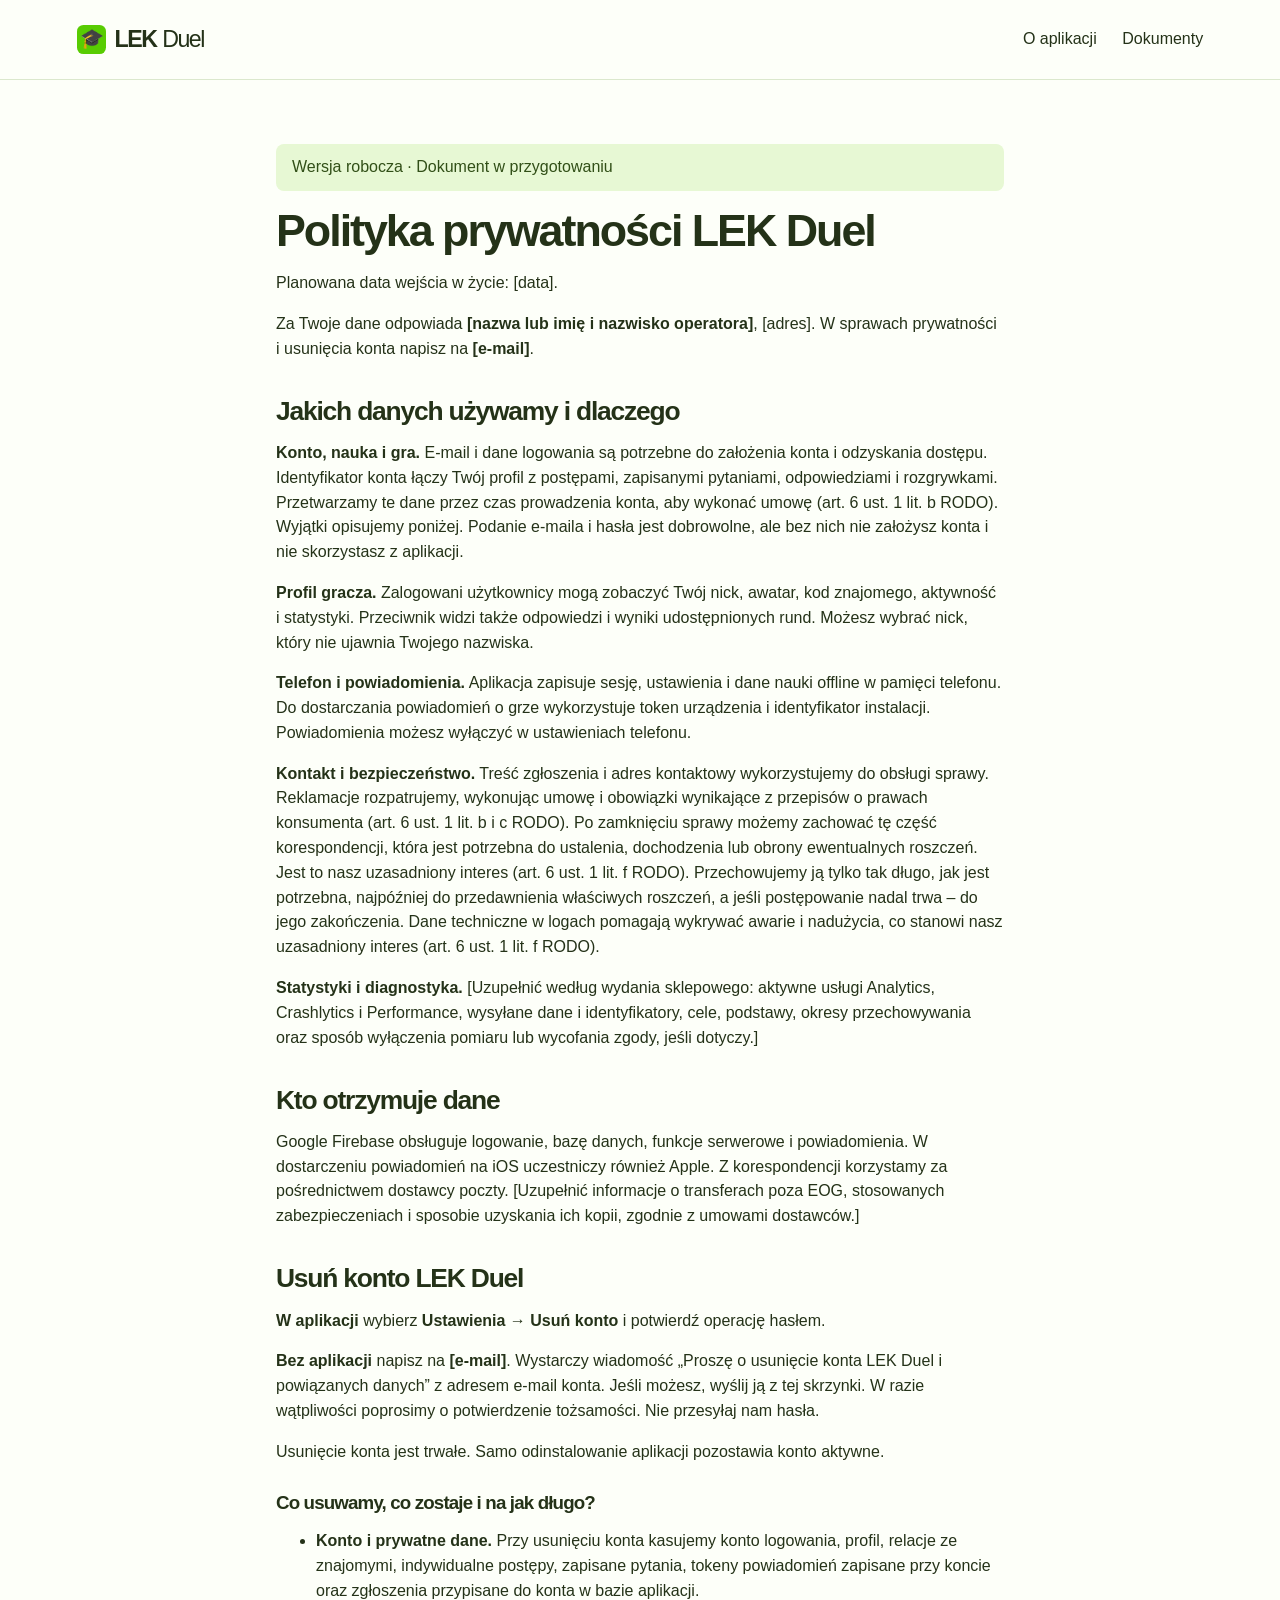
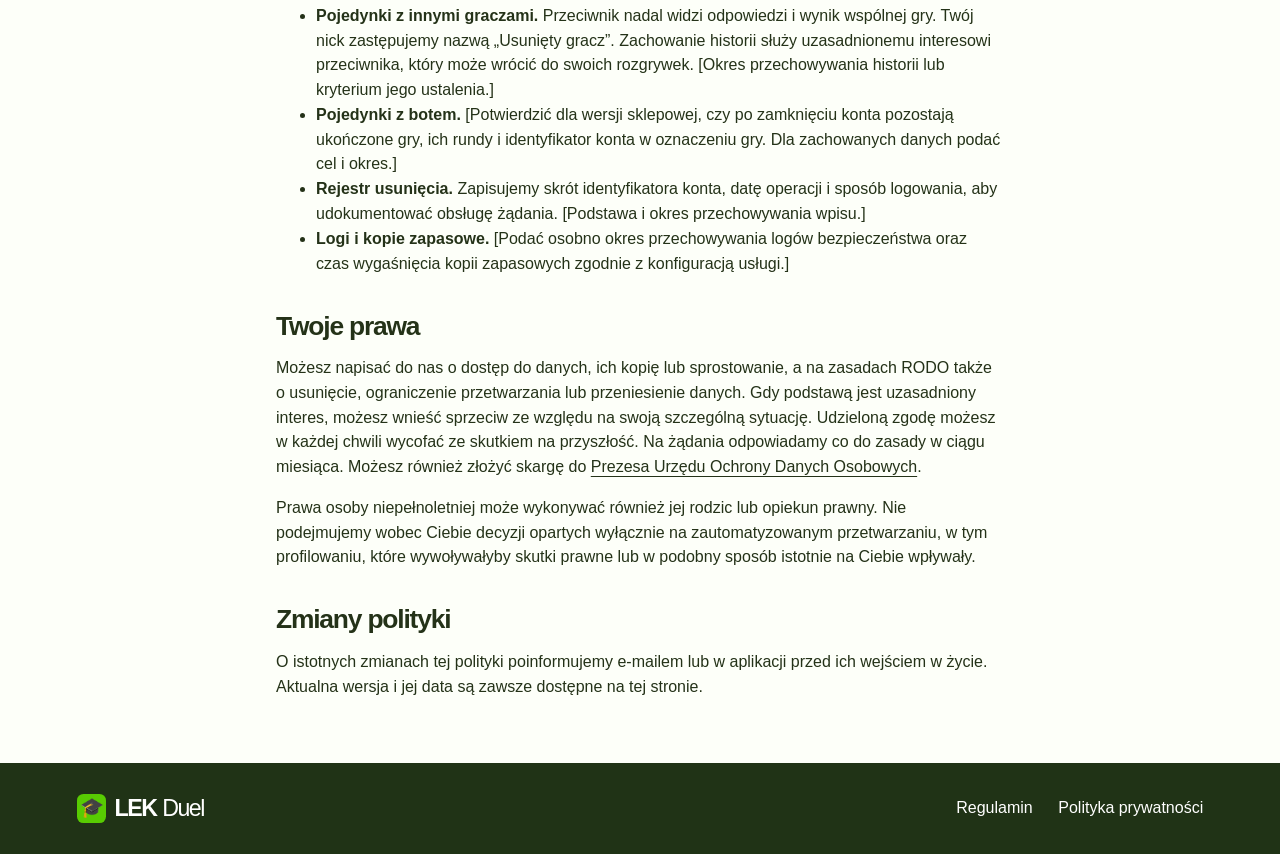
==== prywatnosc/index.html @ 05bb4e0e "move to main dir" ====
<!doctype html><html lang="pl"><head><meta charset="utf-8"><meta name="viewport" content="width=device-width,initial-scale=1"><title>Polityka prywatności | LEK Duel</title><meta name="description" content="LEK Duel — pytania, powtórki i pojedynki w przygotowaniach do Lekarskiego Egzaminu Końcowego."><link rel="stylesheet" href="../style.css"></head><body><header><a class="brand" href="../index.html" aria-label="LEK Duel — strona główna"><i aria-hidden="true">🎓</i> LEK <b>Duel</b></a><nav aria-label="Nawigacja"><a href="../index.html#aplikacja">O aplikacji</a><a href="../index.html#dokumenty">Dokumenty</a></nav></header><main class="document"><p class="notice">Wersja robocza · Dokument w przygotowaniu</p>
<h1>Polityka prywatności LEK Duel</h1>
<p>Planowana data wejścia w życie: [data].</p>
<p>Za Twoje dane odpowiada <strong>[nazwa lub imię i nazwisko operatora]</strong>, [adres]. W sprawach prywatności i usunięcia konta napisz na <strong>[e-mail]</strong>.</p>
<h2>Jakich danych używamy i dlaczego</h2>
<p><strong>Konto, nauka i gra.</strong> E-mail i dane logowania są potrzebne do założenia konta i odzyskania dostępu. Identyfikator konta łączy Twój profil z postępami, zapisanymi pytaniami, odpowiedziami i rozgrywkami. Przetwarzamy te dane przez czas prowadzenia konta, aby wykonać umowę (art. 6 ust. 1 lit. b RODO). Wyjątki opisujemy poniżej. Podanie e-maila i hasła jest dobrowolne, ale bez nich nie założysz konta i nie skorzystasz z aplikacji.</p>
<p><strong>Profil gracza.</strong> Zalogowani użytkownicy mogą zobaczyć Twój nick, awatar, kod znajomego, aktywność i statystyki. Przeciwnik widzi także odpowiedzi i wyniki udostępnionych rund. Możesz wybrać nick, który nie ujawnia Twojego nazwiska.</p>
<p><strong>Telefon i powiadomienia.</strong> Aplikacja zapisuje sesję, ustawienia i dane nauki offline w pamięci telefonu. Do dostarczania powiadomień o grze wykorzystuje token urządzenia i identyfikator instalacji. Powiadomienia możesz wyłączyć w ustawieniach telefonu.</p>
<p><strong>Kontakt i bezpieczeństwo.</strong> Treść zgłoszenia i adres kontaktowy wykorzystujemy do obsługi sprawy. Reklamacje rozpatrujemy, wykonując umowę i obowiązki wynikające z przepisów o prawach konsumenta (art. 6 ust. 1 lit. b i c RODO). Po zamknięciu sprawy możemy zachować tę część korespondencji, która jest potrzebna do ustalenia, dochodzenia lub obrony ewentualnych roszczeń. Jest to nasz uzasadniony interes (art. 6 ust. 1 lit. f RODO). Przechowujemy ją tylko tak długo, jak jest potrzebna, najpóźniej do przedawnienia właściwych roszczeń, a jeśli postępowanie nadal trwa – do jego zakończenia. Dane techniczne w logach pomagają wykrywać awarie i nadużycia, co stanowi nasz uzasadniony interes (art. 6 ust. 1 lit. f RODO).</p>
<p><strong>Statystyki i diagnostyka.</strong> [Uzupełnić według wydania sklepowego: aktywne usługi Analytics, Crashlytics i Performance, wysyłane dane i identyfikatory, cele, podstawy, okresy przechowywania oraz sposób wyłączenia pomiaru lub wycofania zgody, jeśli dotyczy.]</p>
<h2>Kto otrzymuje dane</h2>
<p>Google Firebase obsługuje logowanie, bazę danych, funkcje serwerowe i powiadomienia. W dostarczeniu powiadomień na iOS uczestniczy również Apple. Z korespondencji korzystamy za pośrednictwem dostawcy poczty. [Uzupełnić informacje o transferach poza EOG, stosowanych zabezpieczeniach i sposobie uzyskania ich kopii, zgodnie z umowami dostawców.]</p>
<h2 id="usun-konto">Usuń konto LEK Duel</h2>
<p><strong>W aplikacji</strong> wybierz <strong>Ustawienia → Usuń konto</strong> i potwierdź operację hasłem.</p>
<p><strong>Bez aplikacji</strong> napisz na <strong>[e-mail]</strong>. Wystarczy wiadomość „Proszę o usunięcie konta LEK Duel i powiązanych danych” z adresem e-mail konta. Jeśli możesz, wyślij ją z tej skrzynki. W razie wątpliwości poprosimy o potwierdzenie tożsamości. Nie przesyłaj nam hasła.</p>
<p>Usunięcie konta jest trwałe. Samo odinstalowanie aplikacji pozostawia konto aktywne.</p>
<h3>Co usuwamy, co zostaje i na jak długo?</h3>
<ul>
  <li><strong>Konto i prywatne dane.</strong> Przy usunięciu konta kasujemy konto logowania, profil, relacje ze znajomymi, indywidualne postępy, zapisane pytania, tokeny powiadomień zapisane przy koncie oraz zgłoszenia przypisane do konta w bazie aplikacji.</li>
  <li><strong>Pojedynki z innymi graczami.</strong> Przeciwnik nadal widzi odpowiedzi i wynik wspólnej gry. Twój nick zastępujemy nazwą „Usunięty gracz”. Zachowanie historii służy uzasadnionemu interesowi przeciwnika, który może wrócić do swoich rozgrywek. [Okres przechowywania historii lub kryterium jego ustalenia.]</li>
  <li><strong>Pojedynki z botem.</strong> [Potwierdzić dla wersji sklepowej, czy po zamknięciu konta pozostają ukończone gry, ich rundy i identyfikator konta w oznaczeniu gry. Dla zachowanych danych podać cel i okres.]</li>
  <li><strong>Rejestr usunięcia.</strong> Zapisujemy skrót identyfikatora konta, datę operacji i sposób logowania, aby udokumentować obsługę żądania. [Podstawa i okres przechowywania wpisu.]</li>
  <li><strong>Logi i kopie zapasowe.</strong> [Podać osobno okres przechowywania logów bezpieczeństwa oraz czas wygaśnięcia kopii zapasowych zgodnie z konfiguracją usługi.]</li>
</ul>
<h2>Twoje prawa</h2>
<p>Możesz napisać do nas o dostęp do danych, ich kopię lub sprostowanie, a na zasadach RODO także o usunięcie, ograniczenie przetwarzania lub przeniesienie danych. Gdy podstawą jest uzasadniony interes, możesz wnieść sprzeciw ze względu na swoją szczególną sytuację. Udzieloną zgodę możesz w każdej chwili wycofać ze skutkiem na przyszłość. Na żądania odpowiadamy co do zasady w ciągu miesiąca. Możesz również złożyć skargę do <a href="https://uodo.gov.pl/pl/504">Prezesa Urzędu Ochrony Danych Osobowych</a>.</p>
<p>Prawa osoby niepełnoletniej może wykonywać również jej rodzic lub opiekun prawny. Nie podejmujemy wobec Ciebie decyzji opartych wyłącznie na zautomatyzowanym przetwarzaniu, w tym profilowaniu, które wywoływałyby skutki prawne lub w podobny sposób istotnie na Ciebie wpływały.</p>
<h2>Zmiany polityki</h2>
<p>O istotnych zmianach tej polityki poinformujemy e-mailem lub w aplikacji przed ich wejściem w życie. Aktualna wersja i jej data są zawsze dostępne na tej stronie.</p>
</main><footer><a class="brand" href="../index.html" aria-label="LEK Duel — strona główna"><i aria-hidden="true">🎓</i> LEK <b>Duel</b></a><div><a href="../regulamin/index.html">Regulamin</a><a href="../prywatnosc/index.html">Polityka prywatności</a></div></footer></body></html>
---- style.css ----
:root{--ink:#243218;--green:#367300;--lime:#58cc02;color:var(--ink);font:100%/1.55 Inter,"Segoe UI",sans-serif}*{box-sizing:border-box}body{margin:0;background:#fdfff9}header,footer,.hero,#aplikacja,#dokumenty{padding-inline:max(6vw,calc((100vw - 1170px)/2))}header,footer,nav,footer div{display:flex;align-items:center;justify-content:space-between;gap:1.6rem}header{min-height:80px;border-bottom:1px solid #dbe8cd}a{color:inherit;text-underline-offset:4px}nav a,.brand,footer a{text-decoration:none}a:hover{text-decoration:underline}a:focus-visible,button:focus-visible{outline:3px solid #db8100;outline-offset:4px}.brand{display:inline-flex;gap:.25em;align-items:center;white-space:nowrap;font-size:1.45rem;font-weight:800;letter-spacing:-.065em}.brand b{font-weight:450}.brand i{background:var(--lime);color:var(--ink);border-radius:.4rem;font:1.2rem/1.8rem system-ui;text-align:center;width:1.8rem;margin-right:.2rem}.hero{display:grid;grid-template-columns:1.1fr 1fr;gap:5%;align-items:center;padding-block:5rem}.kicker{font-size:.76rem;font-weight:750;letter-spacing:.15em;color:var(--green);margin:0 0 1rem}h1,h2,h3{letter-spacing:-.045em;line-height:1.07;margin:0}h1{font-size:clamp(2.8rem,5.25vw,5.7rem)}h1 em{font-family:Georgia,serif;font-weight:500;color:var(--green)}.intro{font-size:1.15rem;max-width:35rem;color:#4b4b4b;margin:1.7rem 0 2rem}.cta{display:inline-block;background:var(--lime);color:var(--ink);padding:.8rem 1.4rem;border-radius:.5rem;text-decoration:none;font-weight:650}.demo{padding:2.5rem clamp(1rem,3.2vw,3.5rem);border-radius:1.6rem;background-color:var(--lime);background-image:linear-gradient(#20400015 1px,transparent 1px),linear-gradient(90deg,#20400015 1px,transparent 1px);background-size:26px 26px}.quiz{background:#ffffff;border-radius:1rem;padding:1.5rem;box-shadow:7px 8px 0 #388500;transform:rotate(-2deg)}.quizhead{display:flex;align-items:center;justify-content:space-between;border-bottom:1px solid #dce7d2;padding-bottom:1rem;margin-bottom:1.4rem;font-weight:750}.quizhead small{background:var(--lime);border-radius:2rem;padding:.15rem .65rem}.quiz h2{font-size:1.6rem}.quiz form{display:grid;gap:.45rem;margin:1.15rem 0 .8rem}.quiz button{text-align:left;background:white;color:var(--ink);border:1px solid #cfddc3;border-radius:.45rem;padding:.55rem;font:inherit;cursor:pointer}.quiz button b{display:inline-block;width:1.6rem;text-align:center;background:#eff7e9;border-radius:.2rem;margin-right:.5rem}.quiz button:hover,.quiz button.correct{background:#d6f6bc}.quiz button.wrong{background:#ffe6d5}#result{display:block;min-height:2.7em}#aplikacja{background:#eefade;padding-block:3.5rem}h2{font-size:clamp(2rem,3.4vw,3rem)}.features,.docs{display:grid;gap:2rem;grid-template-columns:repeat(3,1fr);margin-top:2rem}.features article{border-top:2px solid #81ce40;padding-top:1.4rem}.features p{color:#4b4b4b}.features h3{font-size:1.35rem}#dokumenty{padding-block:3.5rem}.docs{grid-template-columns:repeat(2,1fr)}.docs a{border-block:1px solid #c4daaf;padding-block:1rem;font-size:1.15rem}footer{padding-block:1.7rem;background:#203316;color:white}.document{max-width:48rem;margin:auto;padding:3rem 1.25rem}.document h1{font-size:2.8rem}.document h2{font-size:1.65rem;margin-top:2.2rem}.document h3{margin-top:1.8rem}.notice{color:#314f17;background:#e7f8d4;padding:.7rem 1rem;border-radius:.5rem}@media(max-width:800px){.hero{grid-template-columns:1fr;padding-block:2.8rem;gap:2rem}.demo{max-width:35rem;width:100%;margin:auto}.features{grid-template-columns:1fr;gap:.65rem}}@media(max-width:520px){header,footer,.hero,#aplikacja,#dokumenty{padding-inline:5%}nav,footer div{gap:.8rem;font-size:.9rem}.docs{grid-template-columns:1fr;gap:0}.demo{padding:1.6rem}.quiz{padding:1.1rem}footer{align-items:flex-start;flex-direction:column}h1{font-size:clamp(2.35rem,10vw,3.2rem)}}
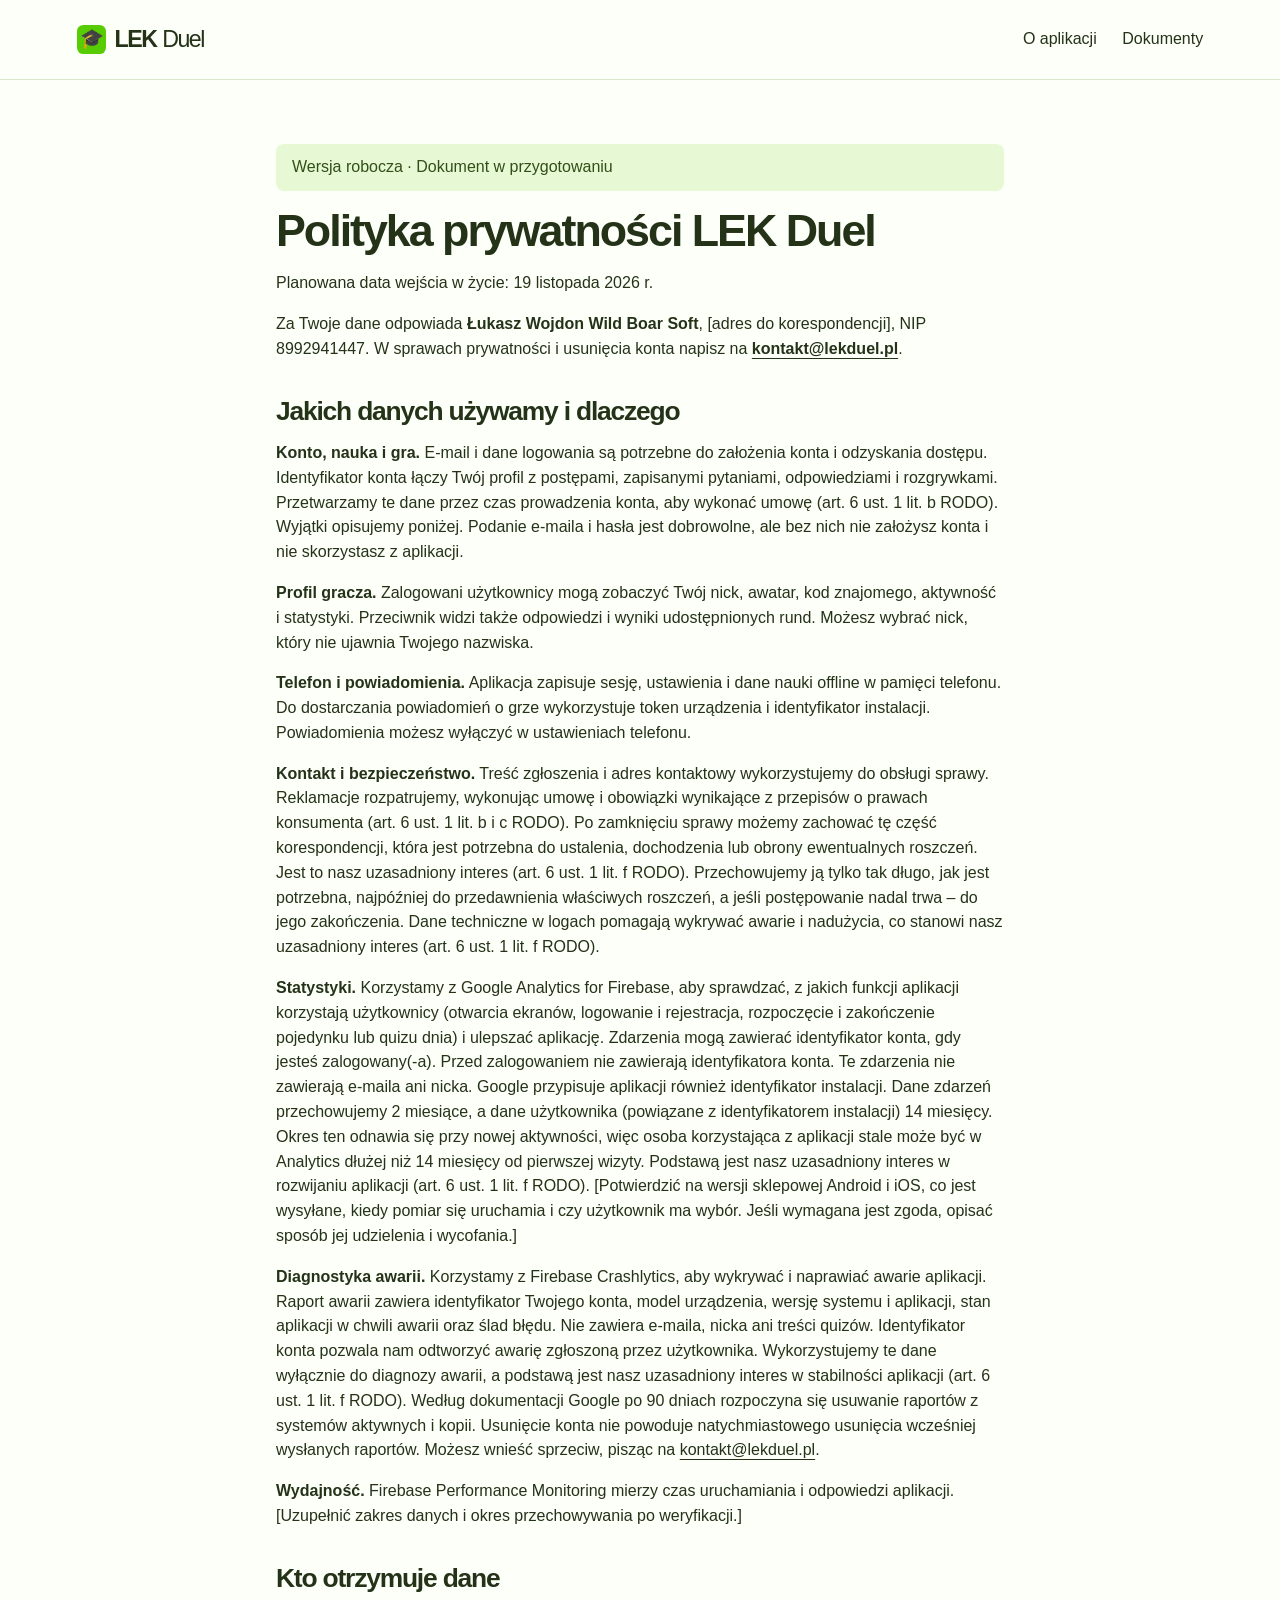
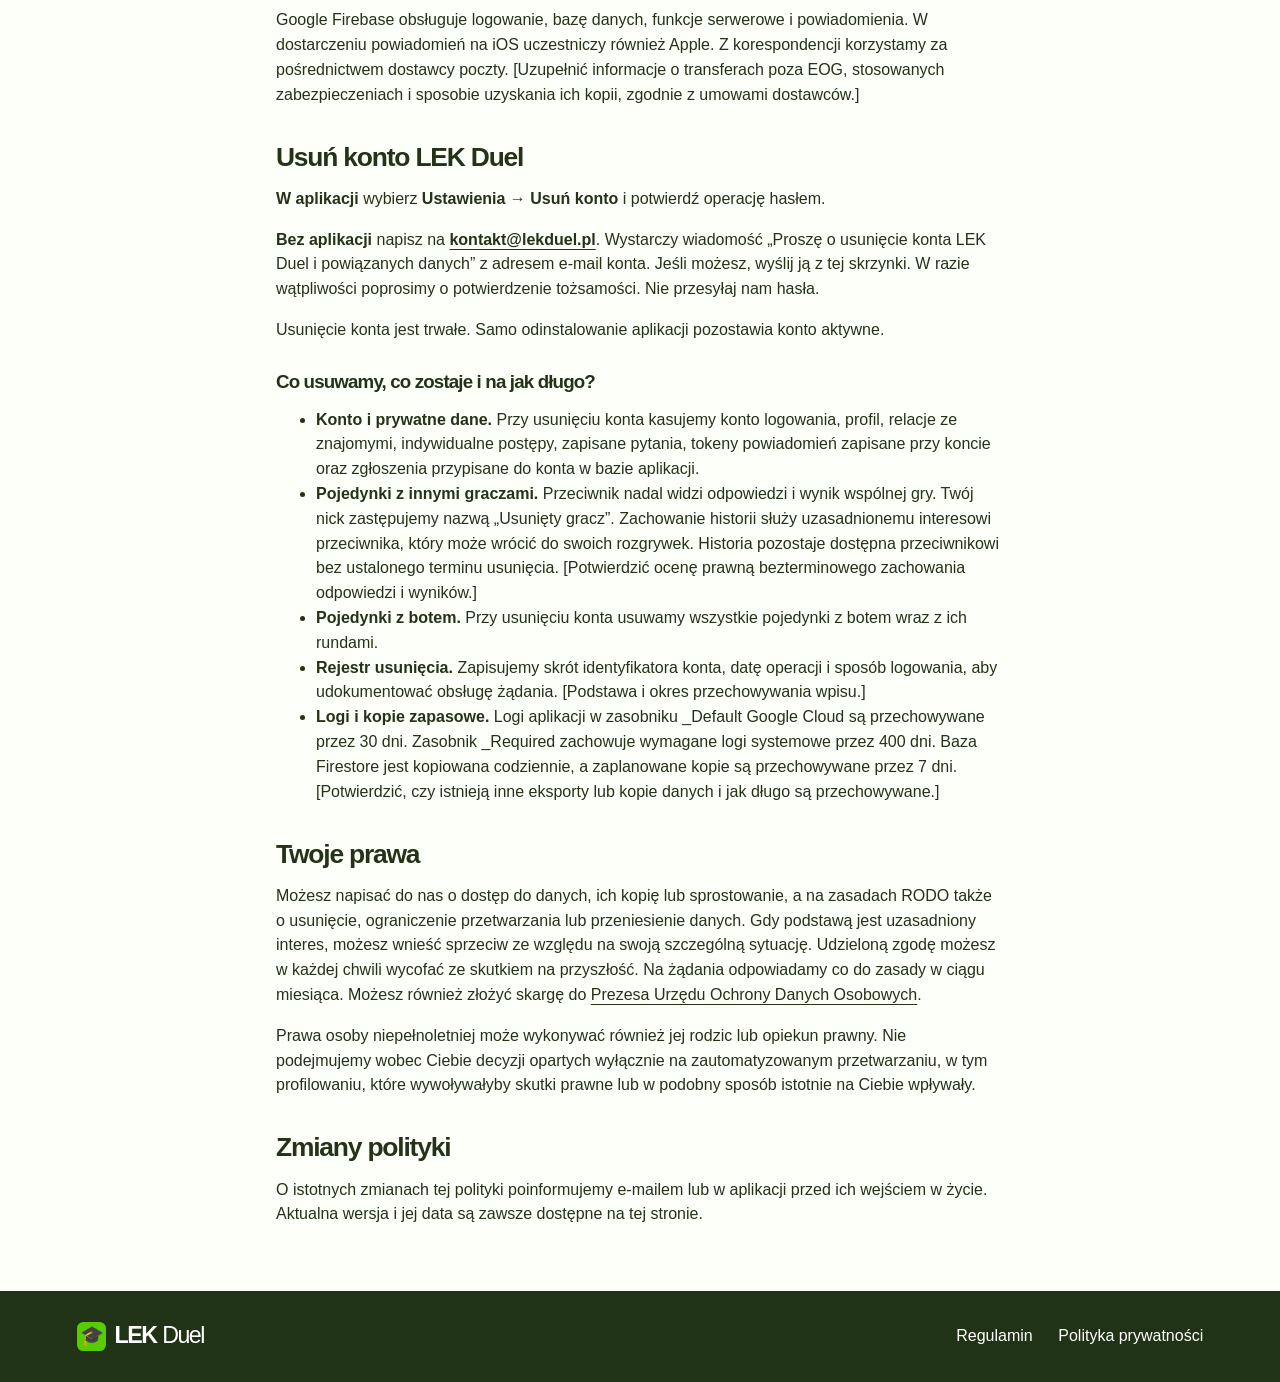
==== commit 958e8faf: "Update privacy policy (analytics, crashlytics, retention) and terms Co-Authored-By: Claude Sonnet 5." ====
--- a/prywatnosc/index.html
+++ b/prywatnosc/index.html
@@ -1,26 +1,28 @@
 <!doctype html><html lang="pl"><head><meta charset="utf-8"><meta name="viewport" content="width=device-width,initial-scale=1"><title>Polityka prywatności | LEK Duel</title><meta name="description" content="LEK Duel — pytania, powtórki i pojedynki w przygotowaniach do Lekarskiego Egzaminu Końcowego."><link rel="stylesheet" href="../style.css"></head><body><header><a class="brand" href="../index.html" aria-label="LEK Duel — strona główna"><i aria-hidden="true">🎓</i> LEK <b>Duel</b></a><nav aria-label="Nawigacja"><a href="../index.html#aplikacja">O aplikacji</a><a href="../index.html#dokumenty">Dokumenty</a></nav></header><main class="document"><p class="notice">Wersja robocza · Dokument w przygotowaniu</p>
 <h1>Polityka prywatności LEK Duel</h1>
-<p>Planowana data wejścia w życie: [data].</p>
-<p>Za Twoje dane odpowiada <strong>[nazwa lub imię i nazwisko operatora]</strong>, [adres]. W sprawach prywatności i usunięcia konta napisz na <strong>[e-mail]</strong>.</p>
+<p>Planowana data wejścia w życie: 19 listopada 2026 r.</p>
+<p>Za Twoje dane odpowiada <strong>Łukasz Wojdon Wild Boar Soft</strong>, [adres do korespondencji], NIP 8992941447. W sprawach prywatności i usunięcia konta napisz na <strong><a href="mailto:kontakt@lekduel.pl">kontakt@lekduel.pl</a></strong>.</p>
 <h2>Jakich danych używamy i dlaczego</h2>
 <p><strong>Konto, nauka i gra.</strong> E-mail i dane logowania są potrzebne do założenia konta i odzyskania dostępu. Identyfikator konta łączy Twój profil z postępami, zapisanymi pytaniami, odpowiedziami i rozgrywkami. Przetwarzamy te dane przez czas prowadzenia konta, aby wykonać umowę (art. 6 ust. 1 lit. b RODO). Wyjątki opisujemy poniżej. Podanie e-maila i hasła jest dobrowolne, ale bez nich nie założysz konta i nie skorzystasz z aplikacji.</p>
 <p><strong>Profil gracza.</strong> Zalogowani użytkownicy mogą zobaczyć Twój nick, awatar, kod znajomego, aktywność i statystyki. Przeciwnik widzi także odpowiedzi i wyniki udostępnionych rund. Możesz wybrać nick, który nie ujawnia Twojego nazwiska.</p>
 <p><strong>Telefon i powiadomienia.</strong> Aplikacja zapisuje sesję, ustawienia i dane nauki offline w pamięci telefonu. Do dostarczania powiadomień o grze wykorzystuje token urządzenia i identyfikator instalacji. Powiadomienia możesz wyłączyć w ustawieniach telefonu.</p>
 <p><strong>Kontakt i bezpieczeństwo.</strong> Treść zgłoszenia i adres kontaktowy wykorzystujemy do obsługi sprawy. Reklamacje rozpatrujemy, wykonując umowę i obowiązki wynikające z przepisów o prawach konsumenta (art. 6 ust. 1 lit. b i c RODO). Po zamknięciu sprawy możemy zachować tę część korespondencji, która jest potrzebna do ustalenia, dochodzenia lub obrony ewentualnych roszczeń. Jest to nasz uzasadniony interes (art. 6 ust. 1 lit. f RODO). Przechowujemy ją tylko tak długo, jak jest potrzebna, najpóźniej do przedawnienia właściwych roszczeń, a jeśli postępowanie nadal trwa – do jego zakończenia. Dane techniczne w logach pomagają wykrywać awarie i nadużycia, co stanowi nasz uzasadniony interes (art. 6 ust. 1 lit. f RODO).</p>
-<p><strong>Statystyki i diagnostyka.</strong> [Uzupełnić według wydania sklepowego: aktywne usługi Analytics, Crashlytics i Performance, wysyłane dane i identyfikatory, cele, podstawy, okresy przechowywania oraz sposób wyłączenia pomiaru lub wycofania zgody, jeśli dotyczy.]</p>
+<p><strong>Statystyki.</strong> Korzystamy z Google Analytics for Firebase, aby sprawdzać, z jakich funkcji aplikacji korzystają użytkownicy (otwarcia ekranów, logowanie i rejestracja, rozpoczęcie i zakończenie pojedynku lub quizu dnia) i ulepszać aplikację. Zdarzenia mogą zawierać identyfikator konta, gdy jesteś zalogowany(-a). Przed zalogowaniem nie zawierają identyfikatora konta. Te zdarzenia nie zawierają e-maila ani nicka. Google przypisuje aplikacji również identyfikator instalacji. Dane zdarzeń przechowujemy 2 miesiące, a dane użytkownika (powiązane z identyfikatorem instalacji) 14 miesięcy. Okres ten odnawia się przy nowej aktywności, więc osoba korzystająca z aplikacji stale może być w Analytics dłużej niż 14 miesięcy od pierwszej wizyty. Podstawą jest nasz uzasadniony interes w rozwijaniu aplikacji (art. 6 ust. 1 lit. f RODO). [Potwierdzić na wersji sklepowej Android i iOS, co jest wysyłane, kiedy pomiar się uruchamia i czy użytkownik ma wybór. Jeśli wymagana jest zgoda, opisać sposób jej udzielenia i wycofania.]</p>
+<p><strong>Diagnostyka awarii.</strong> Korzystamy z Firebase Crashlytics, aby wykrywać i naprawiać awarie aplikacji. Raport awarii zawiera identyfikator Twojego konta, model urządzenia, wersję systemu i aplikacji, stan aplikacji w chwili awarii oraz ślad błędu. Nie zawiera e-maila, nicka ani treści quizów. Identyfikator konta pozwala nam odtworzyć awarię zgłoszoną przez użytkownika. Wykorzystujemy te dane wyłącznie do diagnozy awarii, a podstawą jest nasz uzasadniony interes w stabilności aplikacji (art. 6 ust. 1 lit. f RODO). Według dokumentacji Google po 90 dniach rozpoczyna się usuwanie raportów z systemów aktywnych i kopii. Usunięcie konta nie powoduje natychmiastowego usunięcia wcześniej wysłanych raportów. Możesz wnieść sprzeciw, pisząc na <a href="mailto:kontakt@lekduel.pl">kontakt@lekduel.pl</a>.</p>
+<p><strong>Wydajność.</strong> Firebase Performance Monitoring mierzy czas uruchamiania i odpowiedzi aplikacji. [Uzupełnić zakres danych i okres przechowywania po weryfikacji.]</p>
 <h2>Kto otrzymuje dane</h2>
 <p>Google Firebase obsługuje logowanie, bazę danych, funkcje serwerowe i powiadomienia. W dostarczeniu powiadomień na iOS uczestniczy również Apple. Z korespondencji korzystamy za pośrednictwem dostawcy poczty. [Uzupełnić informacje o transferach poza EOG, stosowanych zabezpieczeniach i sposobie uzyskania ich kopii, zgodnie z umowami dostawców.]</p>
 <h2 id="usun-konto">Usuń konto LEK Duel</h2>
 <p><strong>W aplikacji</strong> wybierz <strong>Ustawienia → Usuń konto</strong> i potwierdź operację hasłem.</p>
-<p><strong>Bez aplikacji</strong> napisz na <strong>[e-mail]</strong>. Wystarczy wiadomość „Proszę o usunięcie konta LEK Duel i powiązanych danych” z adresem e-mail konta. Jeśli możesz, wyślij ją z tej skrzynki. W razie wątpliwości poprosimy o potwierdzenie tożsamości. Nie przesyłaj nam hasła.</p>
+<p><strong>Bez aplikacji</strong> napisz na <strong><a href="mailto:kontakt@lekduel.pl">kontakt@lekduel.pl</a></strong>. Wystarczy wiadomość „Proszę o usunięcie konta LEK Duel i powiązanych danych” z adresem e-mail konta. Jeśli możesz, wyślij ją z tej skrzynki. W razie wątpliwości poprosimy o potwierdzenie tożsamości. Nie przesyłaj nam hasła.</p>
 <p>Usunięcie konta jest trwałe. Samo odinstalowanie aplikacji pozostawia konto aktywne.</p>
 <h3>Co usuwamy, co zostaje i na jak długo?</h3>
 <ul>
   <li><strong>Konto i prywatne dane.</strong> Przy usunięciu konta kasujemy konto logowania, profil, relacje ze znajomymi, indywidualne postępy, zapisane pytania, tokeny powiadomień zapisane przy koncie oraz zgłoszenia przypisane do konta w bazie aplikacji.</li>
-  <li><strong>Pojedynki z innymi graczami.</strong> Przeciwnik nadal widzi odpowiedzi i wynik wspólnej gry. Twój nick zastępujemy nazwą „Usunięty gracz”. Zachowanie historii służy uzasadnionemu interesowi przeciwnika, który może wrócić do swoich rozgrywek. [Okres przechowywania historii lub kryterium jego ustalenia.]</li>
-  <li><strong>Pojedynki z botem.</strong> [Potwierdzić dla wersji sklepowej, czy po zamknięciu konta pozostają ukończone gry, ich rundy i identyfikator konta w oznaczeniu gry. Dla zachowanych danych podać cel i okres.]</li>
+  <li><strong>Pojedynki z innymi graczami.</strong> Przeciwnik nadal widzi odpowiedzi i wynik wspólnej gry. Twój nick zastępujemy nazwą „Usunięty gracz”. Zachowanie historii służy uzasadnionemu interesowi przeciwnika, który może wrócić do swoich rozgrywek. Historia pozostaje dostępna przeciwnikowi bez ustalonego terminu usunięcia. [Potwierdzić ocenę prawną bezterminowego zachowania odpowiedzi i wyników.]</li>
+  <li><strong>Pojedynki z botem.</strong> Przy usunięciu konta usuwamy wszystkie pojedynki z botem wraz z ich rundami.</li>
   <li><strong>Rejestr usunięcia.</strong> Zapisujemy skrót identyfikatora konta, datę operacji i sposób logowania, aby udokumentować obsługę żądania. [Podstawa i okres przechowywania wpisu.]</li>
-  <li><strong>Logi i kopie zapasowe.</strong> [Podać osobno okres przechowywania logów bezpieczeństwa oraz czas wygaśnięcia kopii zapasowych zgodnie z konfiguracją usługi.]</li>
+  <li><strong>Logi i kopie zapasowe.</strong> Logi aplikacji w zasobniku _Default Google Cloud są przechowywane przez 30 dni. Zasobnik _Required zachowuje wymagane logi systemowe przez 400 dni. Baza Firestore jest kopiowana codziennie, a zaplanowane kopie są przechowywane przez 7 dni. [Potwierdzić, czy istnieją inne eksporty lub kopie danych i jak długo są przechowywane.]</li>
 </ul>
 <h2>Twoje prawa</h2>
 <p>Możesz napisać do nas o dostęp do danych, ich kopię lub sprostowanie, a na zasadach RODO także o usunięcie, ograniczenie przetwarzania lub przeniesienie danych. Gdy podstawą jest uzasadniony interes, możesz wnieść sprzeciw ze względu na swoją szczególną sytuację. Udzieloną zgodę możesz w każdej chwili wycofać ze skutkiem na przyszłość. Na żądania odpowiadamy co do zasady w ciągu miesiąca. Możesz również złożyć skargę do <a href="https://uodo.gov.pl/pl/504">Prezesa Urzędu Ochrony Danych Osobowych</a>.</p>
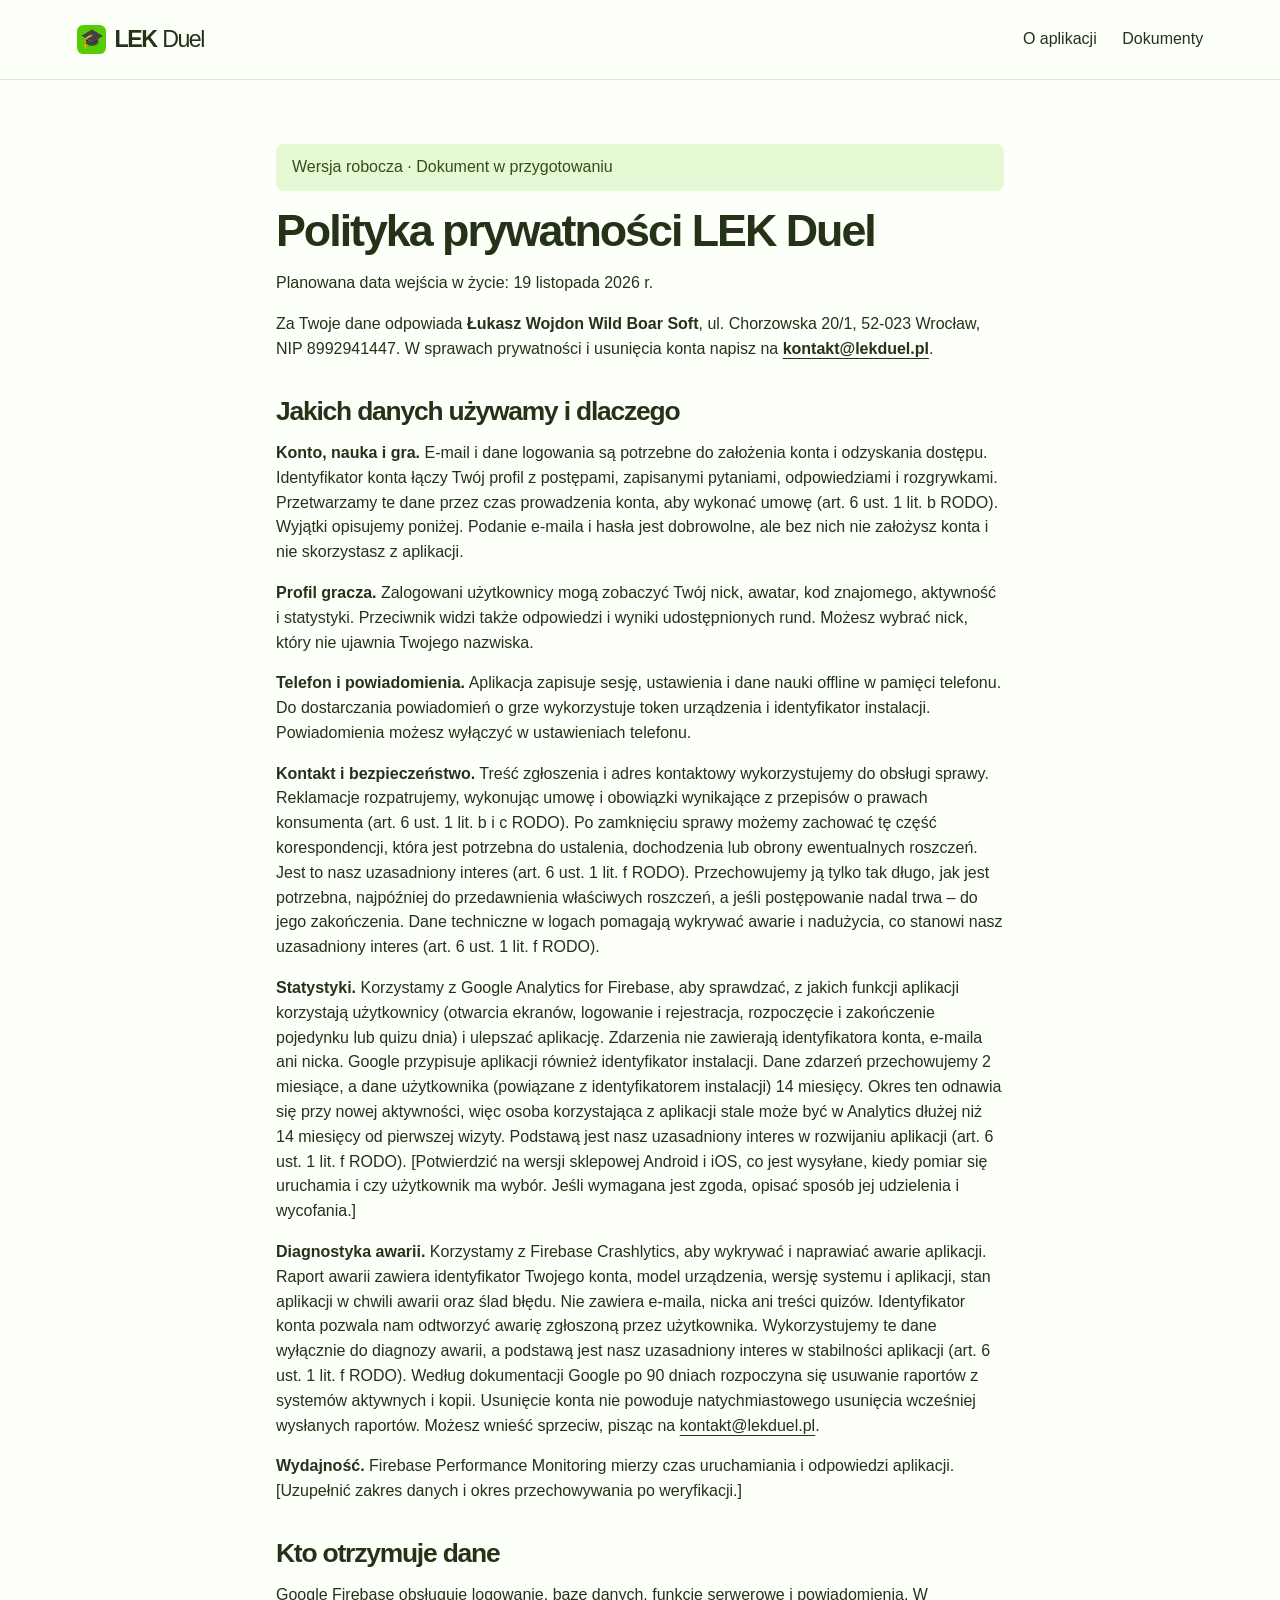
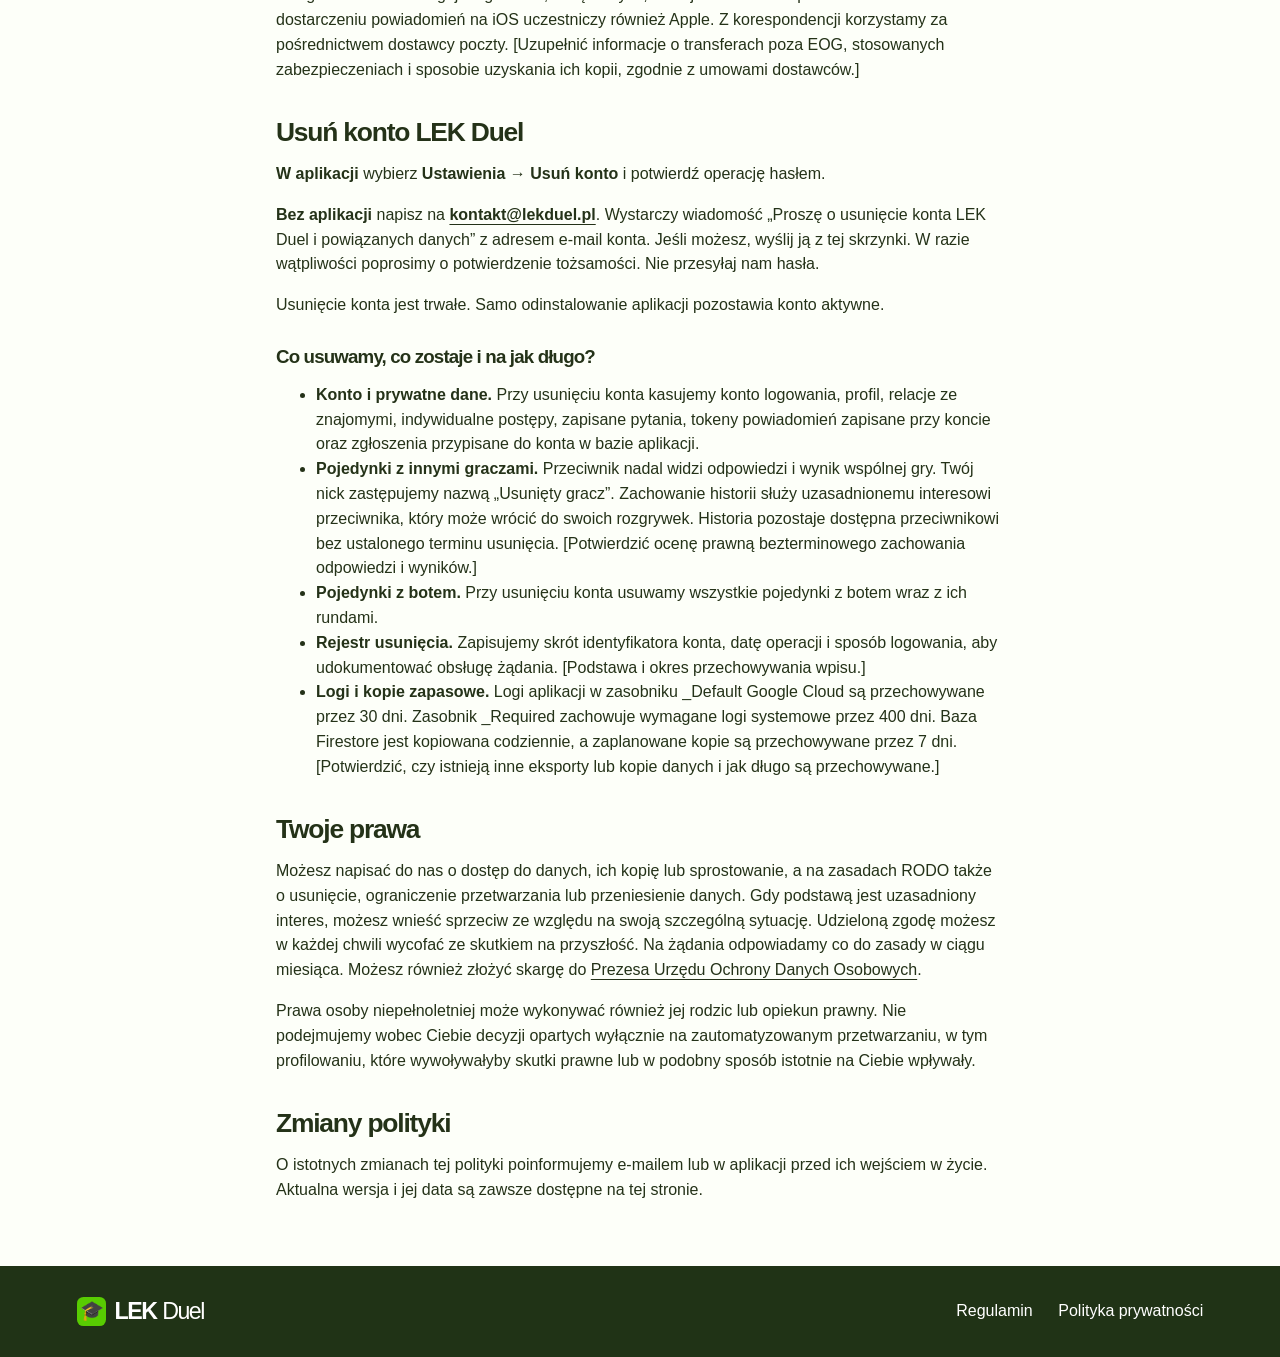
==== commit 9cbefd27: "Add correspondence address; Analytics events no longer include account id Co-Authored-By: Claude Opu" ====
--- a/prywatnosc/index.html
+++ b/prywatnosc/index.html
@@ -1,13 +1,13 @@
 <!doctype html><html lang="pl"><head><meta charset="utf-8"><meta name="viewport" content="width=device-width,initial-scale=1"><title>Polityka prywatności | LEK Duel</title><meta name="description" content="LEK Duel — pytania, powtórki i pojedynki w przygotowaniach do Lekarskiego Egzaminu Końcowego."><link rel="stylesheet" href="../style.css"></head><body><header><a class="brand" href="../index.html" aria-label="LEK Duel — strona główna"><i aria-hidden="true">🎓</i> LEK <b>Duel</b></a><nav aria-label="Nawigacja"><a href="../index.html#aplikacja">O aplikacji</a><a href="../index.html#dokumenty">Dokumenty</a></nav></header><main class="document"><p class="notice">Wersja robocza · Dokument w przygotowaniu</p>
 <h1>Polityka prywatności LEK Duel</h1>
 <p>Planowana data wejścia w życie: 19 listopada 2026 r.</p>
-<p>Za Twoje dane odpowiada <strong>Łukasz Wojdon Wild Boar Soft</strong>, [adres do korespondencji], NIP 8992941447. W sprawach prywatności i usunięcia konta napisz na <strong><a href="mailto:kontakt@lekduel.pl">kontakt@lekduel.pl</a></strong>.</p>
+<p>Za Twoje dane odpowiada <strong>Łukasz Wojdon Wild Boar Soft</strong>, ul. Chorzowska 20/1, 52-023 Wrocław, NIP 8992941447. W sprawach prywatności i usunięcia konta napisz na <strong><a href="mailto:kontakt@lekduel.pl">kontakt@lekduel.pl</a></strong>.</p>
 <h2>Jakich danych używamy i dlaczego</h2>
 <p><strong>Konto, nauka i gra.</strong> E-mail i dane logowania są potrzebne do założenia konta i odzyskania dostępu. Identyfikator konta łączy Twój profil z postępami, zapisanymi pytaniami, odpowiedziami i rozgrywkami. Przetwarzamy te dane przez czas prowadzenia konta, aby wykonać umowę (art. 6 ust. 1 lit. b RODO). Wyjątki opisujemy poniżej. Podanie e-maila i hasła jest dobrowolne, ale bez nich nie założysz konta i nie skorzystasz z aplikacji.</p>
 <p><strong>Profil gracza.</strong> Zalogowani użytkownicy mogą zobaczyć Twój nick, awatar, kod znajomego, aktywność i statystyki. Przeciwnik widzi także odpowiedzi i wyniki udostępnionych rund. Możesz wybrać nick, który nie ujawnia Twojego nazwiska.</p>
 <p><strong>Telefon i powiadomienia.</strong> Aplikacja zapisuje sesję, ustawienia i dane nauki offline w pamięci telefonu. Do dostarczania powiadomień o grze wykorzystuje token urządzenia i identyfikator instalacji. Powiadomienia możesz wyłączyć w ustawieniach telefonu.</p>
 <p><strong>Kontakt i bezpieczeństwo.</strong> Treść zgłoszenia i adres kontaktowy wykorzystujemy do obsługi sprawy. Reklamacje rozpatrujemy, wykonując umowę i obowiązki wynikające z przepisów o prawach konsumenta (art. 6 ust. 1 lit. b i c RODO). Po zamknięciu sprawy możemy zachować tę część korespondencji, która jest potrzebna do ustalenia, dochodzenia lub obrony ewentualnych roszczeń. Jest to nasz uzasadniony interes (art. 6 ust. 1 lit. f RODO). Przechowujemy ją tylko tak długo, jak jest potrzebna, najpóźniej do przedawnienia właściwych roszczeń, a jeśli postępowanie nadal trwa – do jego zakończenia. Dane techniczne w logach pomagają wykrywać awarie i nadużycia, co stanowi nasz uzasadniony interes (art. 6 ust. 1 lit. f RODO).</p>
-<p><strong>Statystyki.</strong> Korzystamy z Google Analytics for Firebase, aby sprawdzać, z jakich funkcji aplikacji korzystają użytkownicy (otwarcia ekranów, logowanie i rejestracja, rozpoczęcie i zakończenie pojedynku lub quizu dnia) i ulepszać aplikację. Zdarzenia mogą zawierać identyfikator konta, gdy jesteś zalogowany(-a). Przed zalogowaniem nie zawierają identyfikatora konta. Te zdarzenia nie zawierają e-maila ani nicka. Google przypisuje aplikacji również identyfikator instalacji. Dane zdarzeń przechowujemy 2 miesiące, a dane użytkownika (powiązane z identyfikatorem instalacji) 14 miesięcy. Okres ten odnawia się przy nowej aktywności, więc osoba korzystająca z aplikacji stale może być w Analytics dłużej niż 14 miesięcy od pierwszej wizyty. Podstawą jest nasz uzasadniony interes w rozwijaniu aplikacji (art. 6 ust. 1 lit. f RODO). [Potwierdzić na wersji sklepowej Android i iOS, co jest wysyłane, kiedy pomiar się uruchamia i czy użytkownik ma wybór. Jeśli wymagana jest zgoda, opisać sposób jej udzielenia i wycofania.]</p>
+<p><strong>Statystyki.</strong> Korzystamy z Google Analytics for Firebase, aby sprawdzać, z jakich funkcji aplikacji korzystają użytkownicy (otwarcia ekranów, logowanie i rejestracja, rozpoczęcie i zakończenie pojedynku lub quizu dnia) i ulepszać aplikację. Zdarzenia nie zawierają identyfikatora konta, e-maila ani nicka. Google przypisuje aplikacji również identyfikator instalacji. Dane zdarzeń przechowujemy 2 miesiące, a dane użytkownika (powiązane z identyfikatorem instalacji) 14 miesięcy. Okres ten odnawia się przy nowej aktywności, więc osoba korzystająca z aplikacji stale może być w Analytics dłużej niż 14 miesięcy od pierwszej wizyty. Podstawą jest nasz uzasadniony interes w rozwijaniu aplikacji (art. 6 ust. 1 lit. f RODO). [Potwierdzić na wersji sklepowej Android i iOS, co jest wysyłane, kiedy pomiar się uruchamia i czy użytkownik ma wybór. Jeśli wymagana jest zgoda, opisać sposób jej udzielenia i wycofania.]</p>
 <p><strong>Diagnostyka awarii.</strong> Korzystamy z Firebase Crashlytics, aby wykrywać i naprawiać awarie aplikacji. Raport awarii zawiera identyfikator Twojego konta, model urządzenia, wersję systemu i aplikacji, stan aplikacji w chwili awarii oraz ślad błędu. Nie zawiera e-maila, nicka ani treści quizów. Identyfikator konta pozwala nam odtworzyć awarię zgłoszoną przez użytkownika. Wykorzystujemy te dane wyłącznie do diagnozy awarii, a podstawą jest nasz uzasadniony interes w stabilności aplikacji (art. 6 ust. 1 lit. f RODO). Według dokumentacji Google po 90 dniach rozpoczyna się usuwanie raportów z systemów aktywnych i kopii. Usunięcie konta nie powoduje natychmiastowego usunięcia wcześniej wysłanych raportów. Możesz wnieść sprzeciw, pisząc na <a href="mailto:kontakt@lekduel.pl">kontakt@lekduel.pl</a>.</p>
 <p><strong>Wydajność.</strong> Firebase Performance Monitoring mierzy czas uruchamiania i odpowiedzi aplikacji. [Uzupełnić zakres danych i okres przechowywania po weryfikacji.]</p>
 <h2>Kto otrzymuje dane</h2>
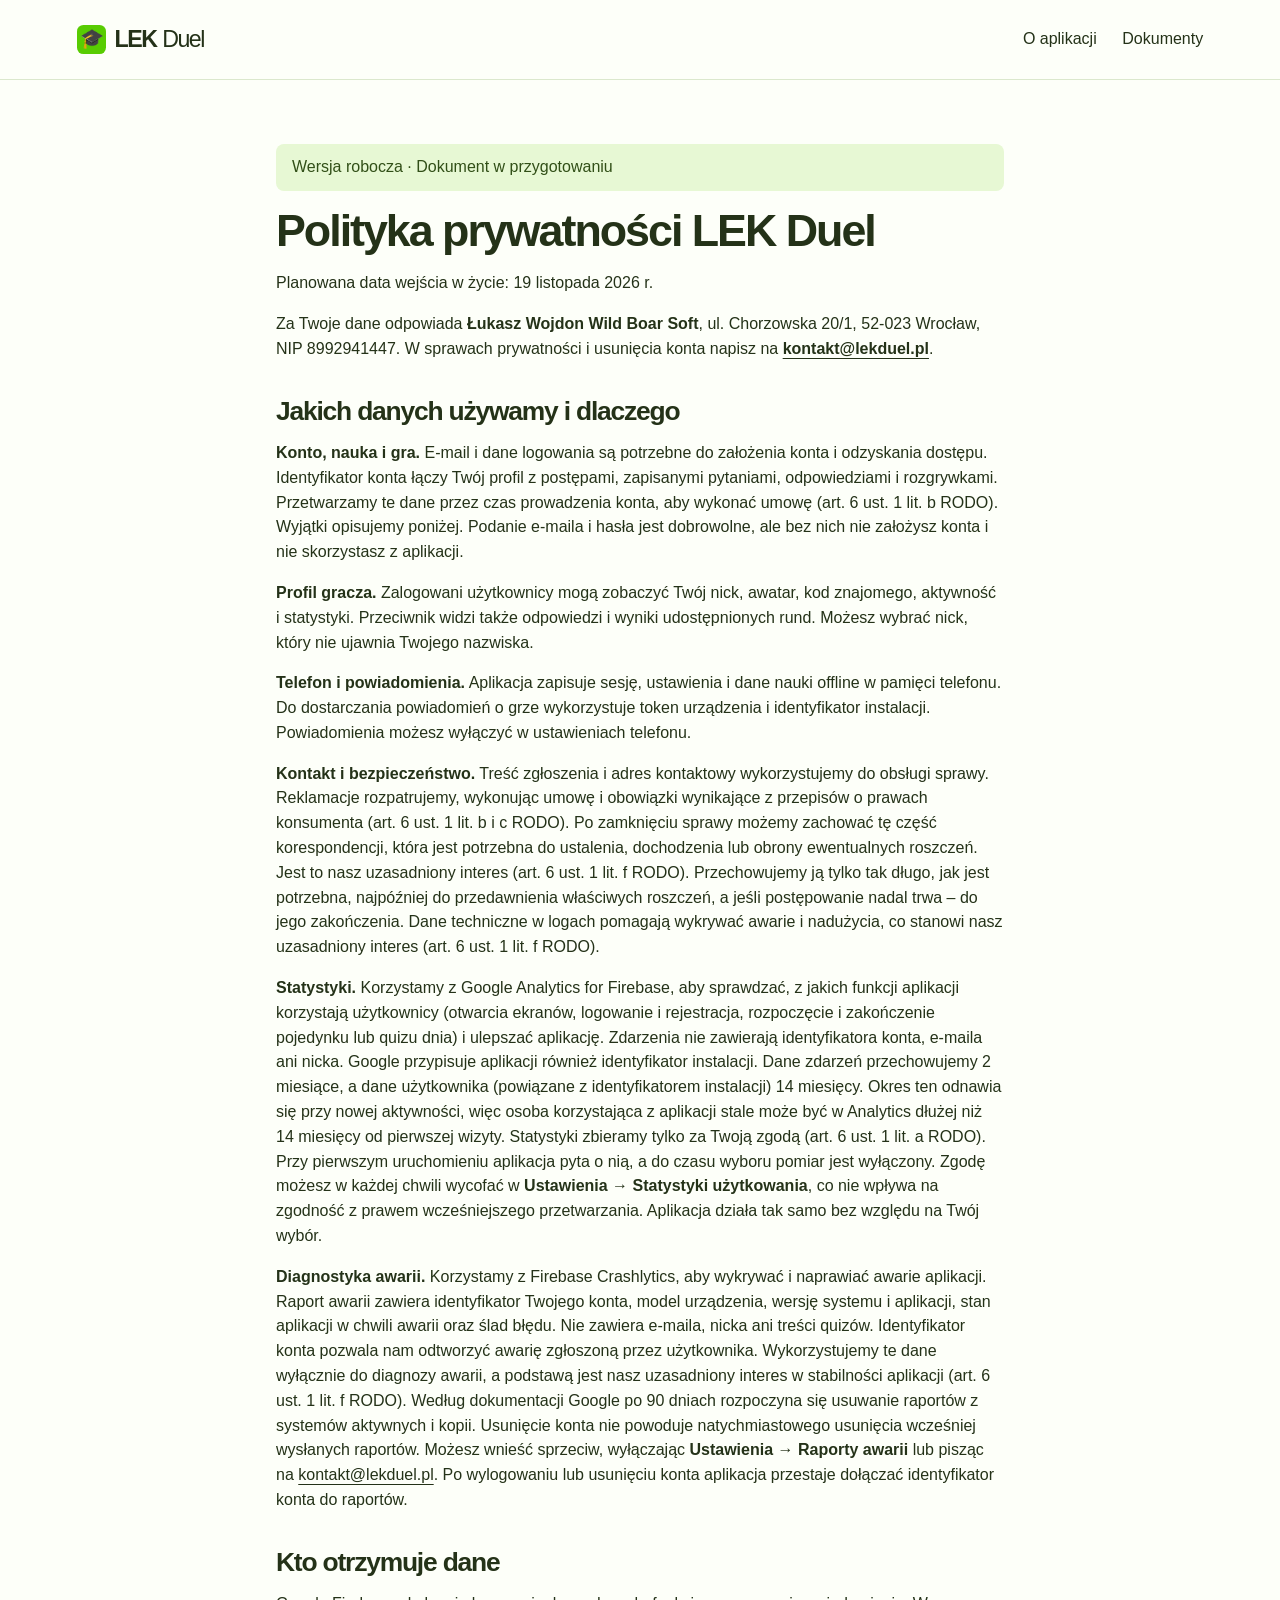
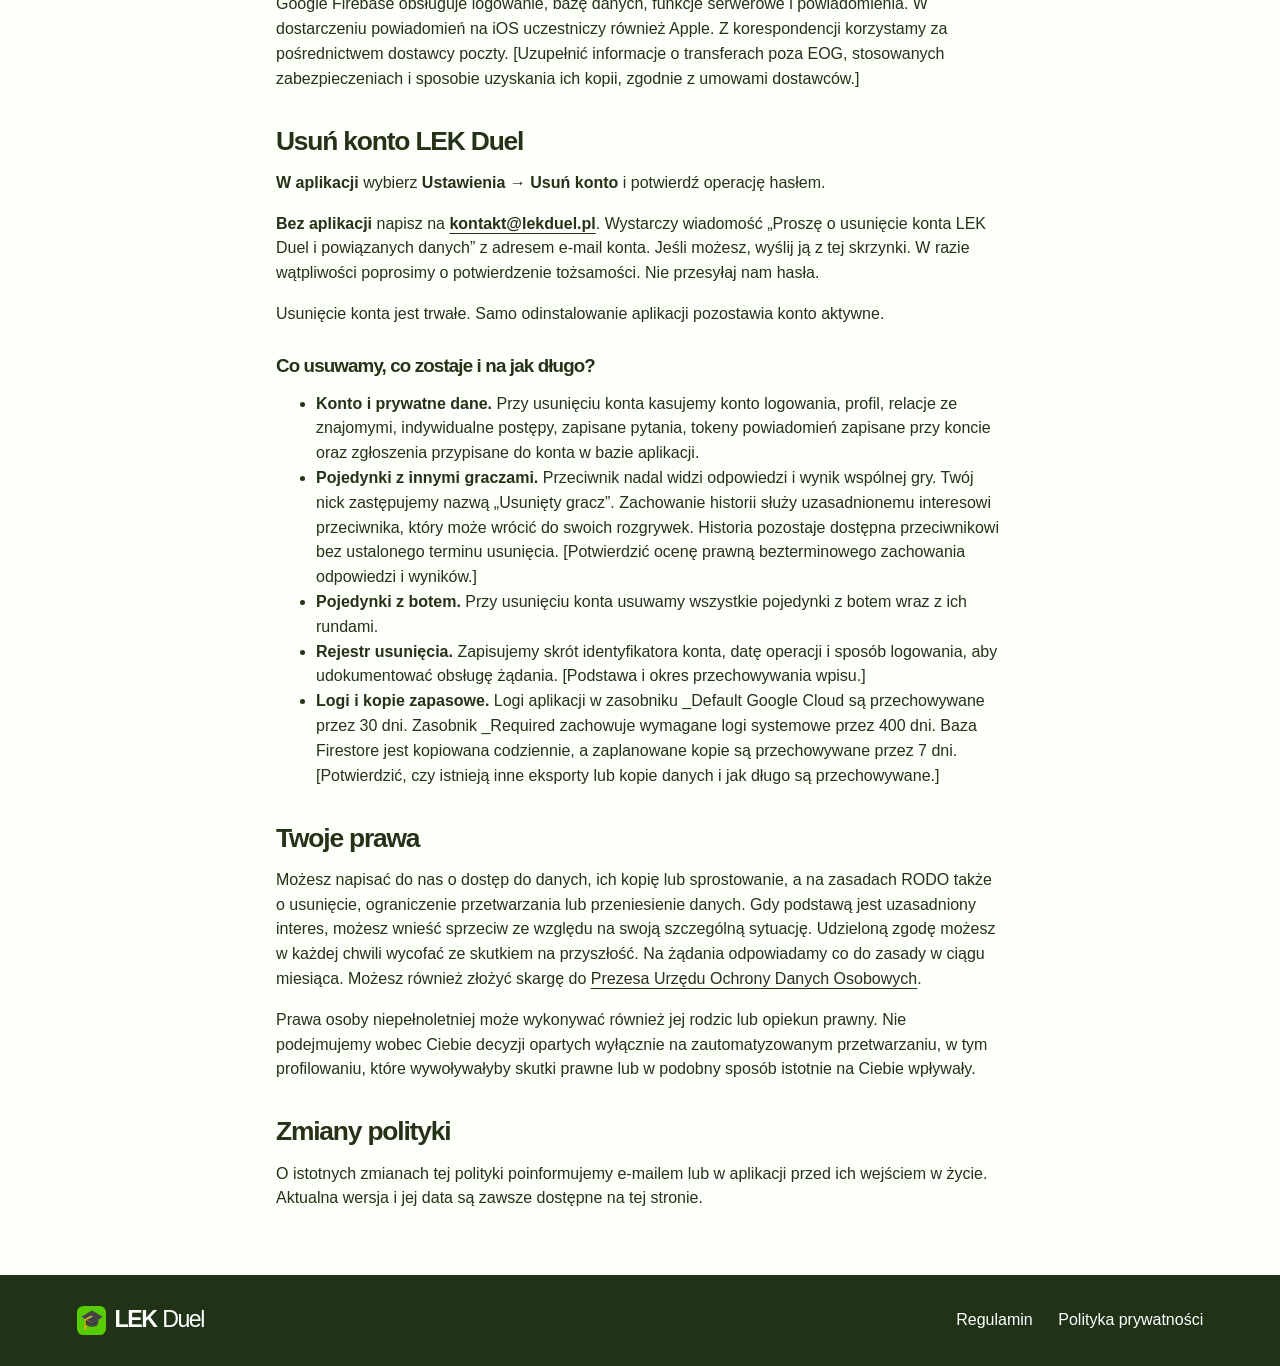
==== commit 77d20b57: "Policy: Analytics by consent with in-app withdrawal, Crashlytics opt-out, drop Performance Co-Author" ====
--- a/prywatnosc/index.html
+++ b/prywatnosc/index.html
@@ -7,9 +7,8 @@
 <p><strong>Profil gracza.</strong> Zalogowani użytkownicy mogą zobaczyć Twój nick, awatar, kod znajomego, aktywność i statystyki. Przeciwnik widzi także odpowiedzi i wyniki udostępnionych rund. Możesz wybrać nick, który nie ujawnia Twojego nazwiska.</p>
 <p><strong>Telefon i powiadomienia.</strong> Aplikacja zapisuje sesję, ustawienia i dane nauki offline w pamięci telefonu. Do dostarczania powiadomień o grze wykorzystuje token urządzenia i identyfikator instalacji. Powiadomienia możesz wyłączyć w ustawieniach telefonu.</p>
 <p><strong>Kontakt i bezpieczeństwo.</strong> Treść zgłoszenia i adres kontaktowy wykorzystujemy do obsługi sprawy. Reklamacje rozpatrujemy, wykonując umowę i obowiązki wynikające z przepisów o prawach konsumenta (art. 6 ust. 1 lit. b i c RODO). Po zamknięciu sprawy możemy zachować tę część korespondencji, która jest potrzebna do ustalenia, dochodzenia lub obrony ewentualnych roszczeń. Jest to nasz uzasadniony interes (art. 6 ust. 1 lit. f RODO). Przechowujemy ją tylko tak długo, jak jest potrzebna, najpóźniej do przedawnienia właściwych roszczeń, a jeśli postępowanie nadal trwa – do jego zakończenia. Dane techniczne w logach pomagają wykrywać awarie i nadużycia, co stanowi nasz uzasadniony interes (art. 6 ust. 1 lit. f RODO).</p>
-<p><strong>Statystyki.</strong> Korzystamy z Google Analytics for Firebase, aby sprawdzać, z jakich funkcji aplikacji korzystają użytkownicy (otwarcia ekranów, logowanie i rejestracja, rozpoczęcie i zakończenie pojedynku lub quizu dnia) i ulepszać aplikację. Zdarzenia nie zawierają identyfikatora konta, e-maila ani nicka. Google przypisuje aplikacji również identyfikator instalacji. Dane zdarzeń przechowujemy 2 miesiące, a dane użytkownika (powiązane z identyfikatorem instalacji) 14 miesięcy. Okres ten odnawia się przy nowej aktywności, więc osoba korzystająca z aplikacji stale może być w Analytics dłużej niż 14 miesięcy od pierwszej wizyty. Podstawą jest nasz uzasadniony interes w rozwijaniu aplikacji (art. 6 ust. 1 lit. f RODO). [Potwierdzić na wersji sklepowej Android i iOS, co jest wysyłane, kiedy pomiar się uruchamia i czy użytkownik ma wybór. Jeśli wymagana jest zgoda, opisać sposób jej udzielenia i wycofania.]</p>
-<p><strong>Diagnostyka awarii.</strong> Korzystamy z Firebase Crashlytics, aby wykrywać i naprawiać awarie aplikacji. Raport awarii zawiera identyfikator Twojego konta, model urządzenia, wersję systemu i aplikacji, stan aplikacji w chwili awarii oraz ślad błędu. Nie zawiera e-maila, nicka ani treści quizów. Identyfikator konta pozwala nam odtworzyć awarię zgłoszoną przez użytkownika. Wykorzystujemy te dane wyłącznie do diagnozy awarii, a podstawą jest nasz uzasadniony interes w stabilności aplikacji (art. 6 ust. 1 lit. f RODO). Według dokumentacji Google po 90 dniach rozpoczyna się usuwanie raportów z systemów aktywnych i kopii. Usunięcie konta nie powoduje natychmiastowego usunięcia wcześniej wysłanych raportów. Możesz wnieść sprzeciw, pisząc na <a href="mailto:kontakt@lekduel.pl">kontakt@lekduel.pl</a>.</p>
-<p><strong>Wydajność.</strong> Firebase Performance Monitoring mierzy czas uruchamiania i odpowiedzi aplikacji. [Uzupełnić zakres danych i okres przechowywania po weryfikacji.]</p>
+<p><strong>Statystyki.</strong> Korzystamy z Google Analytics for Firebase, aby sprawdzać, z jakich funkcji aplikacji korzystają użytkownicy (otwarcia ekranów, logowanie i rejestracja, rozpoczęcie i zakończenie pojedynku lub quizu dnia) i ulepszać aplikację. Zdarzenia nie zawierają identyfikatora konta, e-maila ani nicka. Google przypisuje aplikacji również identyfikator instalacji. Dane zdarzeń przechowujemy 2 miesiące, a dane użytkownika (powiązane z identyfikatorem instalacji) 14 miesięcy. Okres ten odnawia się przy nowej aktywności, więc osoba korzystająca z aplikacji stale może być w Analytics dłużej niż 14 miesięcy od pierwszej wizyty. Statystyki zbieramy tylko za Twoją zgodą (art. 6 ust. 1 lit. a RODO). Przy pierwszym uruchomieniu aplikacja pyta o nią, a do czasu wyboru pomiar jest wyłączony. Zgodę możesz w każdej chwili wycofać w <strong>Ustawienia → Statystyki użytkowania</strong>, co nie wpływa na zgodność z prawem wcześniejszego przetwarzania. Aplikacja działa tak samo bez względu na Twój wybór.</p>
+<p><strong>Diagnostyka awarii.</strong> Korzystamy z Firebase Crashlytics, aby wykrywać i naprawiać awarie aplikacji. Raport awarii zawiera identyfikator Twojego konta, model urządzenia, wersję systemu i aplikacji, stan aplikacji w chwili awarii oraz ślad błędu. Nie zawiera e-maila, nicka ani treści quizów. Identyfikator konta pozwala nam odtworzyć awarię zgłoszoną przez użytkownika. Wykorzystujemy te dane wyłącznie do diagnozy awarii, a podstawą jest nasz uzasadniony interes w stabilności aplikacji (art. 6 ust. 1 lit. f RODO). Według dokumentacji Google po 90 dniach rozpoczyna się usuwanie raportów z systemów aktywnych i kopii. Usunięcie konta nie powoduje natychmiastowego usunięcia wcześniej wysłanych raportów. Możesz wnieść sprzeciw, wyłączając <strong>Ustawienia → Raporty awarii</strong> lub pisząc na <a href="mailto:kontakt@lekduel.pl">kontakt@lekduel.pl</a>. Po wylogowaniu lub usunięciu konta aplikacja przestaje dołączać identyfikator konta do raportów.</p>
 <h2>Kto otrzymuje dane</h2>
 <p>Google Firebase obsługuje logowanie, bazę danych, funkcje serwerowe i powiadomienia. W dostarczeniu powiadomień na iOS uczestniczy również Apple. Z korespondencji korzystamy za pośrednictwem dostawcy poczty. [Uzupełnić informacje o transferach poza EOG, stosowanych zabezpieczeniach i sposobie uzyskania ich kopii, zgodnie z umowami dostawców.]</p>
 <h2 id="usun-konto">Usuń konto LEK Duel</h2>
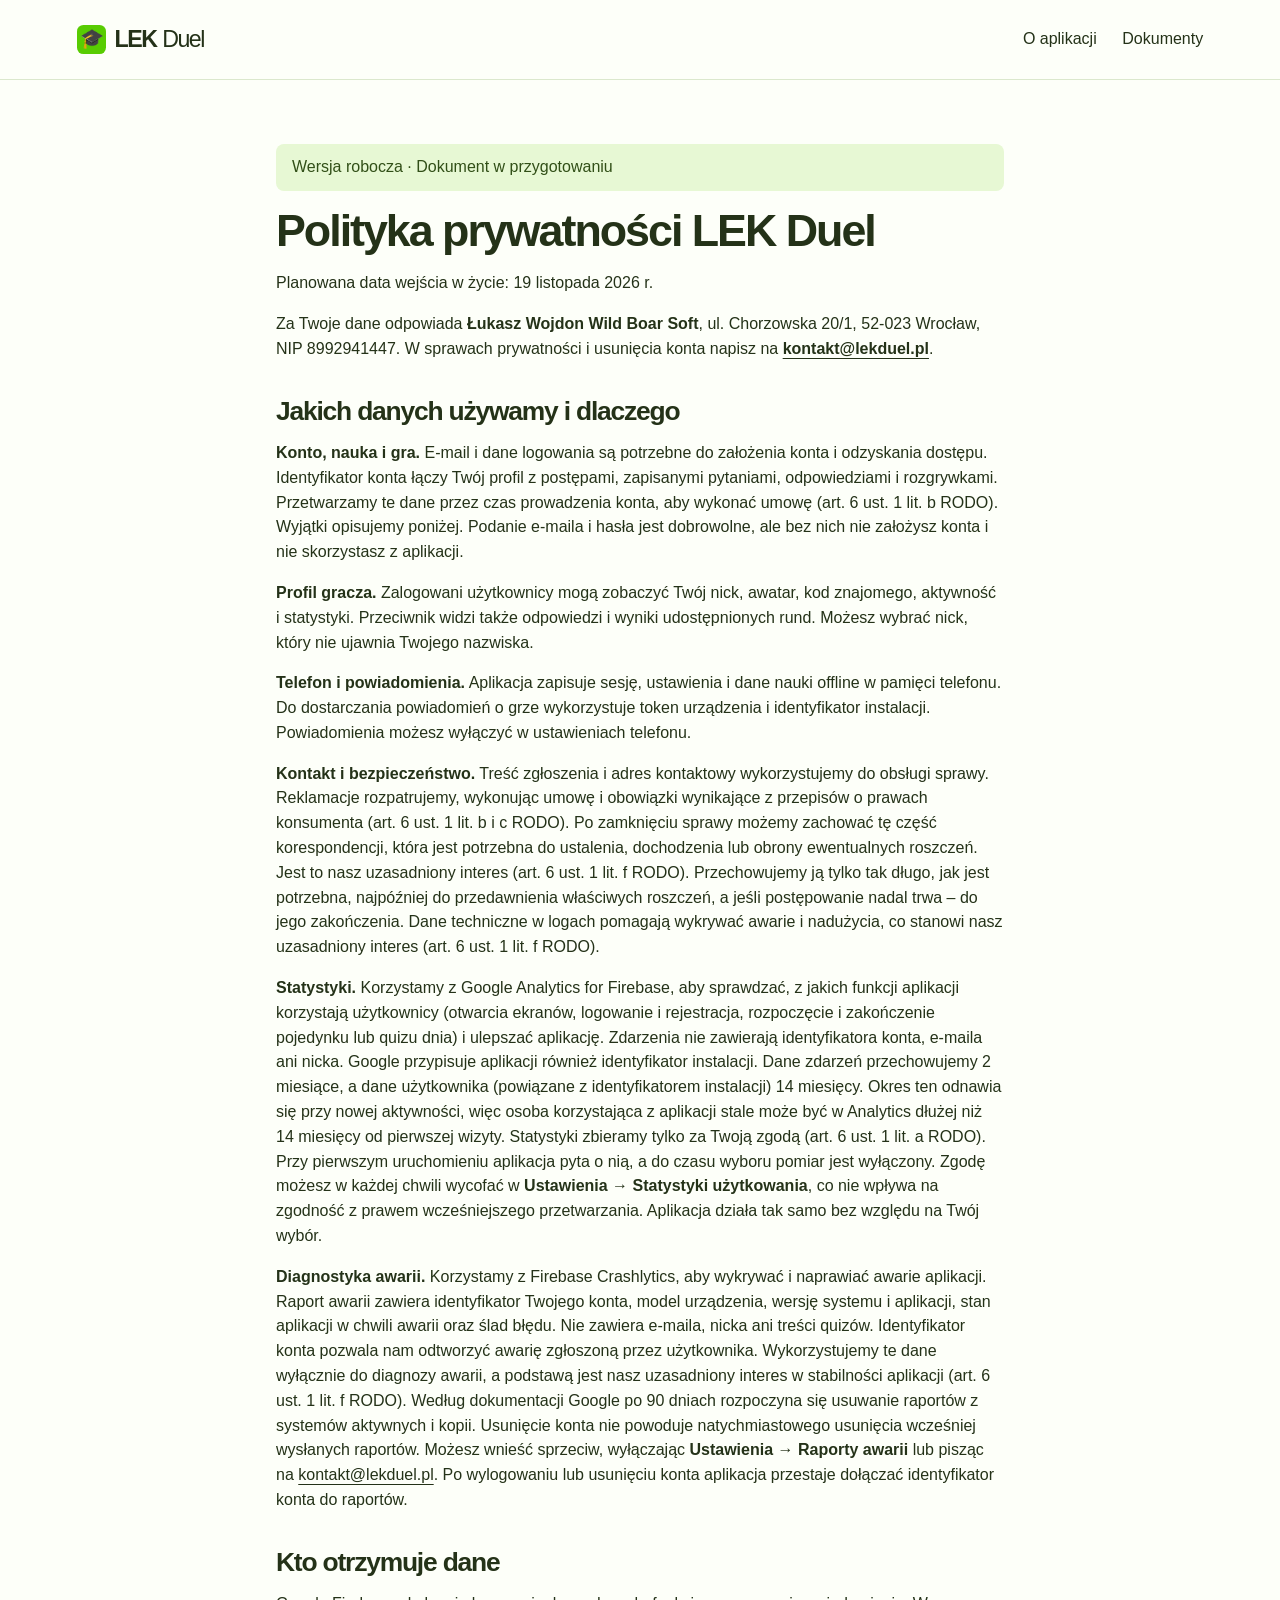
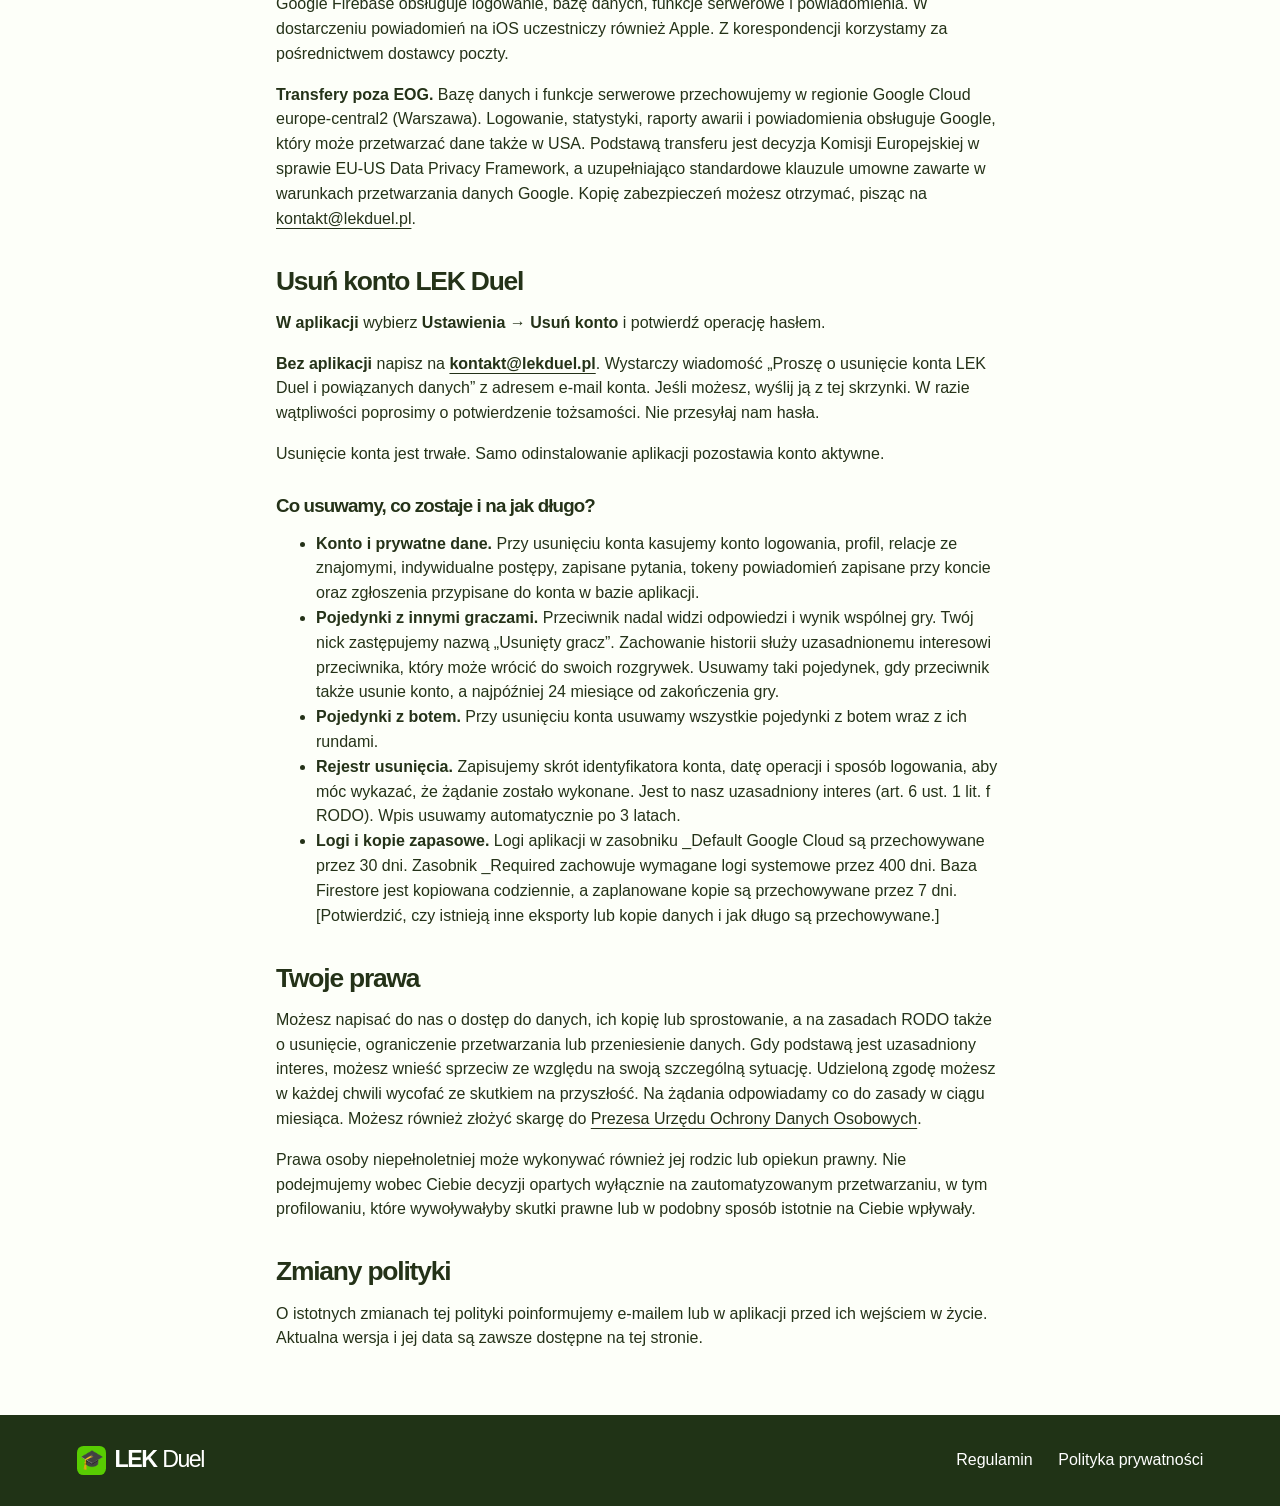
==== commit ee809f9a: "Polityka: transfery poza EOG, okres pojedynkow i rejestru usuniec Co-Authored-By: Claude Opus 5.5 <n" ====
--- a/prywatnosc/index.html
+++ b/prywatnosc/index.html
@@ -10,7 +10,8 @@
 <p><strong>Statystyki.</strong> Korzystamy z Google Analytics for Firebase, aby sprawdzać, z jakich funkcji aplikacji korzystają użytkownicy (otwarcia ekranów, logowanie i rejestracja, rozpoczęcie i zakończenie pojedynku lub quizu dnia) i ulepszać aplikację. Zdarzenia nie zawierają identyfikatora konta, e-maila ani nicka. Google przypisuje aplikacji również identyfikator instalacji. Dane zdarzeń przechowujemy 2 miesiące, a dane użytkownika (powiązane z identyfikatorem instalacji) 14 miesięcy. Okres ten odnawia się przy nowej aktywności, więc osoba korzystająca z aplikacji stale może być w Analytics dłużej niż 14 miesięcy od pierwszej wizyty. Statystyki zbieramy tylko za Twoją zgodą (art. 6 ust. 1 lit. a RODO). Przy pierwszym uruchomieniu aplikacja pyta o nią, a do czasu wyboru pomiar jest wyłączony. Zgodę możesz w każdej chwili wycofać w <strong>Ustawienia → Statystyki użytkowania</strong>, co nie wpływa na zgodność z prawem wcześniejszego przetwarzania. Aplikacja działa tak samo bez względu na Twój wybór.</p>
 <p><strong>Diagnostyka awarii.</strong> Korzystamy z Firebase Crashlytics, aby wykrywać i naprawiać awarie aplikacji. Raport awarii zawiera identyfikator Twojego konta, model urządzenia, wersję systemu i aplikacji, stan aplikacji w chwili awarii oraz ślad błędu. Nie zawiera e-maila, nicka ani treści quizów. Identyfikator konta pozwala nam odtworzyć awarię zgłoszoną przez użytkownika. Wykorzystujemy te dane wyłącznie do diagnozy awarii, a podstawą jest nasz uzasadniony interes w stabilności aplikacji (art. 6 ust. 1 lit. f RODO). Według dokumentacji Google po 90 dniach rozpoczyna się usuwanie raportów z systemów aktywnych i kopii. Usunięcie konta nie powoduje natychmiastowego usunięcia wcześniej wysłanych raportów. Możesz wnieść sprzeciw, wyłączając <strong>Ustawienia → Raporty awarii</strong> lub pisząc na <a href="mailto:kontakt@lekduel.pl">kontakt@lekduel.pl</a>. Po wylogowaniu lub usunięciu konta aplikacja przestaje dołączać identyfikator konta do raportów.</p>
 <h2>Kto otrzymuje dane</h2>
-<p>Google Firebase obsługuje logowanie, bazę danych, funkcje serwerowe i powiadomienia. W dostarczeniu powiadomień na iOS uczestniczy również Apple. Z korespondencji korzystamy za pośrednictwem dostawcy poczty. [Uzupełnić informacje o transferach poza EOG, stosowanych zabezpieczeniach i sposobie uzyskania ich kopii, zgodnie z umowami dostawców.]</p>
+<p>Google Firebase obsługuje logowanie, bazę danych, funkcje serwerowe i powiadomienia. W dostarczeniu powiadomień na iOS uczestniczy również Apple. Z korespondencji korzystamy za pośrednictwem dostawcy poczty.</p>
+<p><strong>Transfery poza EOG.</strong> Bazę danych i funkcje serwerowe przechowujemy w regionie Google Cloud europe-central2 (Warszawa). Logowanie, statystyki, raporty awarii i powiadomienia obsługuje Google, który może przetwarzać dane także w USA. Podstawą transferu jest decyzja Komisji Europejskiej w sprawie EU-US Data Privacy Framework, a uzupełniająco standardowe klauzule umowne zawarte w warunkach przetwarzania danych Google. Kopię zabezpieczeń możesz otrzymać, pisząc na <a href="mailto:kontakt@lekduel.pl">kontakt@lekduel.pl</a>.</p>
 <h2 id="usun-konto">Usuń konto LEK Duel</h2>
 <p><strong>W aplikacji</strong> wybierz <strong>Ustawienia → Usuń konto</strong> i potwierdź operację hasłem.</p>
 <p><strong>Bez aplikacji</strong> napisz na <strong><a href="mailto:kontakt@lekduel.pl">kontakt@lekduel.pl</a></strong>. Wystarczy wiadomość „Proszę o usunięcie konta LEK Duel i powiązanych danych” z adresem e-mail konta. Jeśli możesz, wyślij ją z tej skrzynki. W razie wątpliwości poprosimy o potwierdzenie tożsamości. Nie przesyłaj nam hasła.</p>
@@ -18,9 +19,9 @@
 <h3>Co usuwamy, co zostaje i na jak długo?</h3>
 <ul>
   <li><strong>Konto i prywatne dane.</strong> Przy usunięciu konta kasujemy konto logowania, profil, relacje ze znajomymi, indywidualne postępy, zapisane pytania, tokeny powiadomień zapisane przy koncie oraz zgłoszenia przypisane do konta w bazie aplikacji.</li>
-  <li><strong>Pojedynki z innymi graczami.</strong> Przeciwnik nadal widzi odpowiedzi i wynik wspólnej gry. Twój nick zastępujemy nazwą „Usunięty gracz”. Zachowanie historii służy uzasadnionemu interesowi przeciwnika, który może wrócić do swoich rozgrywek. Historia pozostaje dostępna przeciwnikowi bez ustalonego terminu usunięcia. [Potwierdzić ocenę prawną bezterminowego zachowania odpowiedzi i wyników.]</li>
+  <li><strong>Pojedynki z innymi graczami.</strong> Przeciwnik nadal widzi odpowiedzi i wynik wspólnej gry. Twój nick zastępujemy nazwą „Usunięty gracz”. Zachowanie historii służy uzasadnionemu interesowi przeciwnika, który może wrócić do swoich rozgrywek. Usuwamy taki pojedynek, gdy przeciwnik także usunie konto, a najpóźniej 24 miesiące od zakończenia gry.</li>
   <li><strong>Pojedynki z botem.</strong> Przy usunięciu konta usuwamy wszystkie pojedynki z botem wraz z ich rundami.</li>
-  <li><strong>Rejestr usunięcia.</strong> Zapisujemy skrót identyfikatora konta, datę operacji i sposób logowania, aby udokumentować obsługę żądania. [Podstawa i okres przechowywania wpisu.]</li>
+  <li><strong>Rejestr usunięcia.</strong> Zapisujemy skrót identyfikatora konta, datę operacji i sposób logowania, aby móc wykazać, że żądanie zostało wykonane. Jest to nasz uzasadniony interes (art. 6 ust. 1 lit. f RODO). Wpis usuwamy automatycznie po 3 latach.</li>
   <li><strong>Logi i kopie zapasowe.</strong> Logi aplikacji w zasobniku _Default Google Cloud są przechowywane przez 30 dni. Zasobnik _Required zachowuje wymagane logi systemowe przez 400 dni. Baza Firestore jest kopiowana codziennie, a zaplanowane kopie są przechowywane przez 7 dni. [Potwierdzić, czy istnieją inne eksporty lub kopie danych i jak długo są przechowywane.]</li>
 </ul>
 <h2>Twoje prawa</h2>
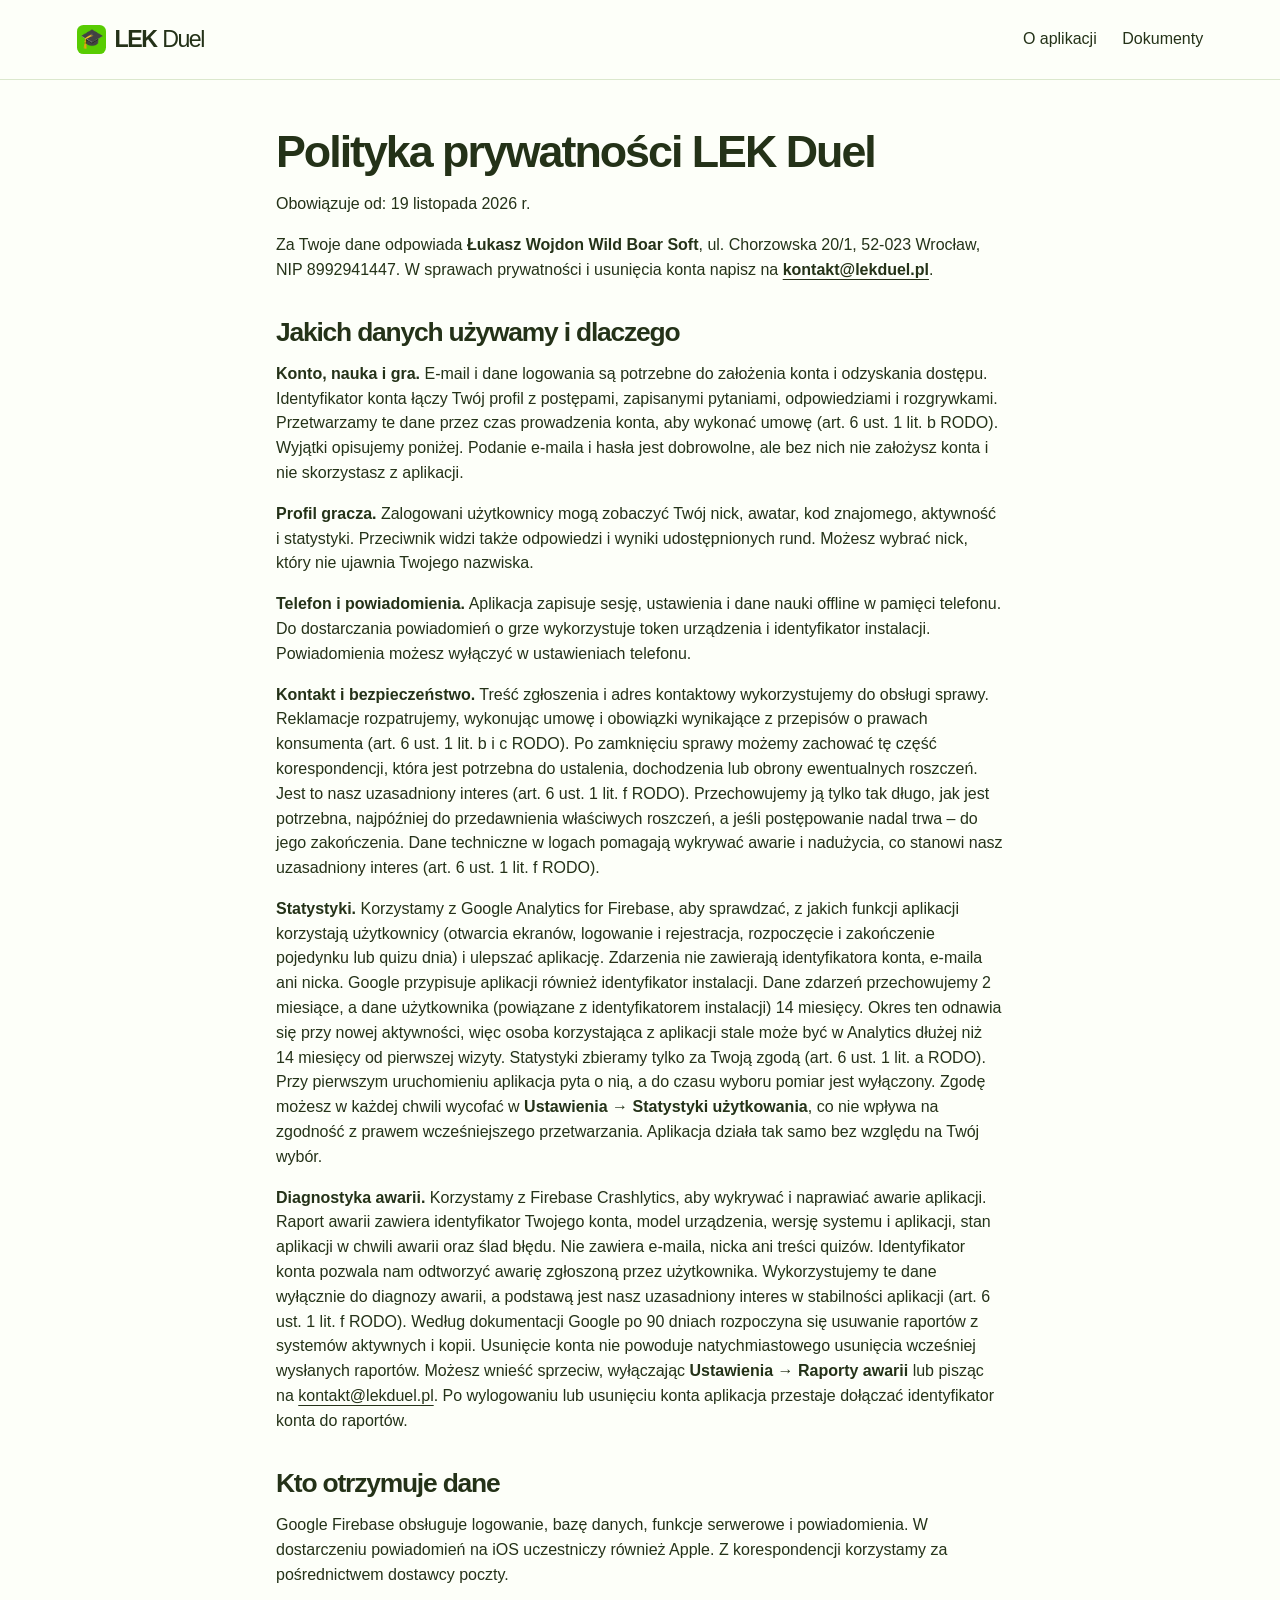
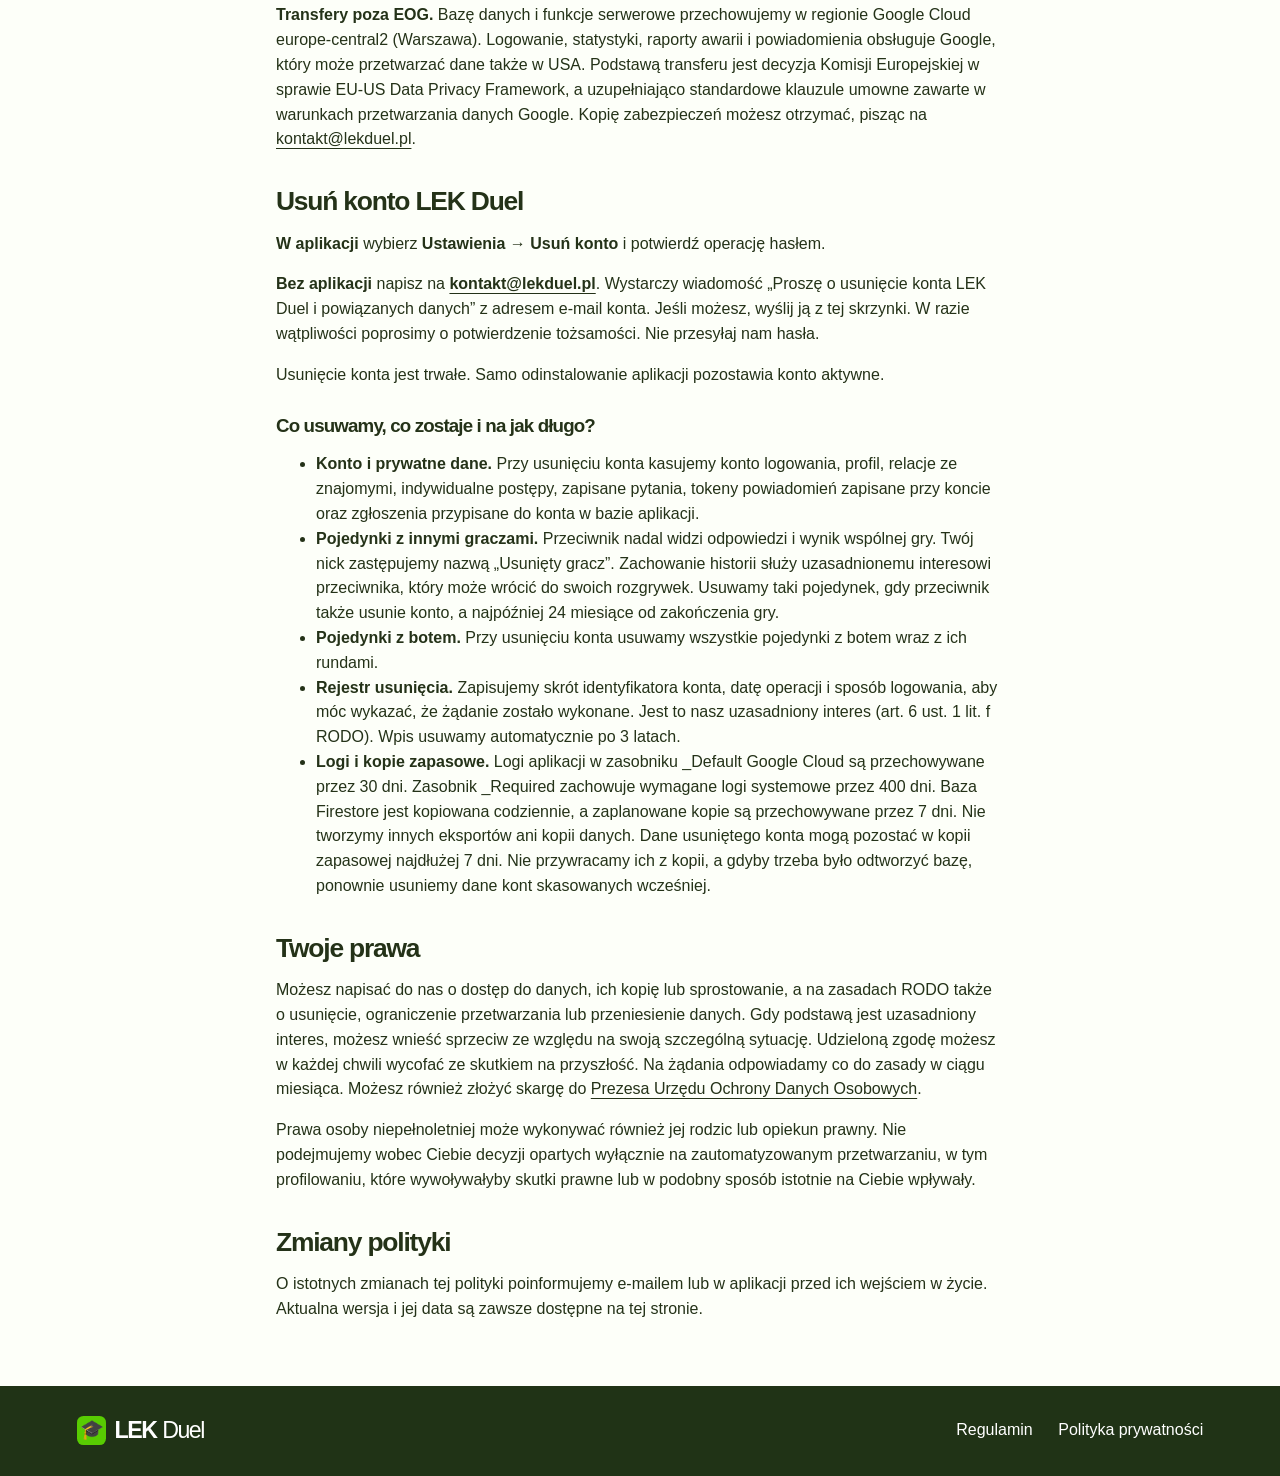
==== commit cffd2d60: "Polityka i regulamin: wersja ostateczna, kopie zapasowe, data obowiazywania Co-Authored-By: Claude O" ====
--- a/prywatnosc/index.html
+++ b/prywatnosc/index.html
@@ -1,6 +1,6 @@
-<!doctype html><html lang="pl"><head><meta charset="utf-8"><meta name="viewport" content="width=device-width,initial-scale=1"><title>Polityka prywatności | LEK Duel</title><meta name="description" content="LEK Duel — pytania, powtórki i pojedynki w przygotowaniach do Lekarskiego Egzaminu Końcowego."><link rel="stylesheet" href="../style.css"></head><body><header><a class="brand" href="../index.html" aria-label="LEK Duel — strona główna"><i aria-hidden="true">🎓</i> LEK <b>Duel</b></a><nav aria-label="Nawigacja"><a href="../index.html#aplikacja">O aplikacji</a><a href="../index.html#dokumenty">Dokumenty</a></nav></header><main class="document"><p class="notice">Wersja robocza · Dokument w przygotowaniu</p>
+<!doctype html><html lang="pl"><head><meta charset="utf-8"><meta name="viewport" content="width=device-width,initial-scale=1"><title>Polityka prywatności | LEK Duel</title><meta name="description" content="LEK Duel — pytania, powtórki i pojedynki w przygotowaniach do Lekarskiego Egzaminu Końcowego."><link rel="stylesheet" href="../style.css"></head><body><header><a class="brand" href="../index.html" aria-label="LEK Duel — strona główna"><i aria-hidden="true">🎓</i> LEK <b>Duel</b></a><nav aria-label="Nawigacja"><a href="../index.html#aplikacja">O aplikacji</a><a href="../index.html#dokumenty">Dokumenty</a></nav></header><main class="document">
 <h1>Polityka prywatności LEK Duel</h1>
-<p>Planowana data wejścia w życie: 19 listopada 2026 r.</p>
+<p>Obowiązuje od: 19 listopada 2026 r.</p>
 <p>Za Twoje dane odpowiada <strong>Łukasz Wojdon Wild Boar Soft</strong>, ul. Chorzowska 20/1, 52-023 Wrocław, NIP 8992941447. W sprawach prywatności i usunięcia konta napisz na <strong><a href="mailto:kontakt@lekduel.pl">kontakt@lekduel.pl</a></strong>.</p>
 <h2>Jakich danych używamy i dlaczego</h2>
 <p><strong>Konto, nauka i gra.</strong> E-mail i dane logowania są potrzebne do założenia konta i odzyskania dostępu. Identyfikator konta łączy Twój profil z postępami, zapisanymi pytaniami, odpowiedziami i rozgrywkami. Przetwarzamy te dane przez czas prowadzenia konta, aby wykonać umowę (art. 6 ust. 1 lit. b RODO). Wyjątki opisujemy poniżej. Podanie e-maila i hasła jest dobrowolne, ale bez nich nie założysz konta i nie skorzystasz z aplikacji.</p>
@@ -22,7 +22,7 @@
   <li><strong>Pojedynki z innymi graczami.</strong> Przeciwnik nadal widzi odpowiedzi i wynik wspólnej gry. Twój nick zastępujemy nazwą „Usunięty gracz”. Zachowanie historii służy uzasadnionemu interesowi przeciwnika, który może wrócić do swoich rozgrywek. Usuwamy taki pojedynek, gdy przeciwnik także usunie konto, a najpóźniej 24 miesiące od zakończenia gry.</li>
   <li><strong>Pojedynki z botem.</strong> Przy usunięciu konta usuwamy wszystkie pojedynki z botem wraz z ich rundami.</li>
   <li><strong>Rejestr usunięcia.</strong> Zapisujemy skrót identyfikatora konta, datę operacji i sposób logowania, aby móc wykazać, że żądanie zostało wykonane. Jest to nasz uzasadniony interes (art. 6 ust. 1 lit. f RODO). Wpis usuwamy automatycznie po 3 latach.</li>
-  <li><strong>Logi i kopie zapasowe.</strong> Logi aplikacji w zasobniku _Default Google Cloud są przechowywane przez 30 dni. Zasobnik _Required zachowuje wymagane logi systemowe przez 400 dni. Baza Firestore jest kopiowana codziennie, a zaplanowane kopie są przechowywane przez 7 dni. [Potwierdzić, czy istnieją inne eksporty lub kopie danych i jak długo są przechowywane.]</li>
+  <li><strong>Logi i kopie zapasowe.</strong> Logi aplikacji w zasobniku _Default Google Cloud są przechowywane przez 30 dni. Zasobnik _Required zachowuje wymagane logi systemowe przez 400 dni. Baza Firestore jest kopiowana codziennie, a zaplanowane kopie są przechowywane przez 7 dni. Nie tworzymy innych eksportów ani kopii danych. Dane usuniętego konta mogą pozostać w kopii zapasowej najdłużej 7 dni. Nie przywracamy ich z kopii, a gdyby trzeba było odtworzyć bazę, ponownie usuniemy dane kont skasowanych wcześniej.</li>
 </ul>
 <h2>Twoje prawa</h2>
 <p>Możesz napisać do nas o dostęp do danych, ich kopię lub sprostowanie, a na zasadach RODO także o usunięcie, ograniczenie przetwarzania lub przeniesienie danych. Gdy podstawą jest uzasadniony interes, możesz wnieść sprzeciw ze względu na swoją szczególną sytuację. Udzieloną zgodę możesz w każdej chwili wycofać ze skutkiem na przyszłość. Na żądania odpowiadamy co do zasady w ciągu miesiąca. Możesz również złożyć skargę do <a href="https://uodo.gov.pl/pl/504">Prezesa Urzędu Ochrony Danych Osobowych</a>.</p>
